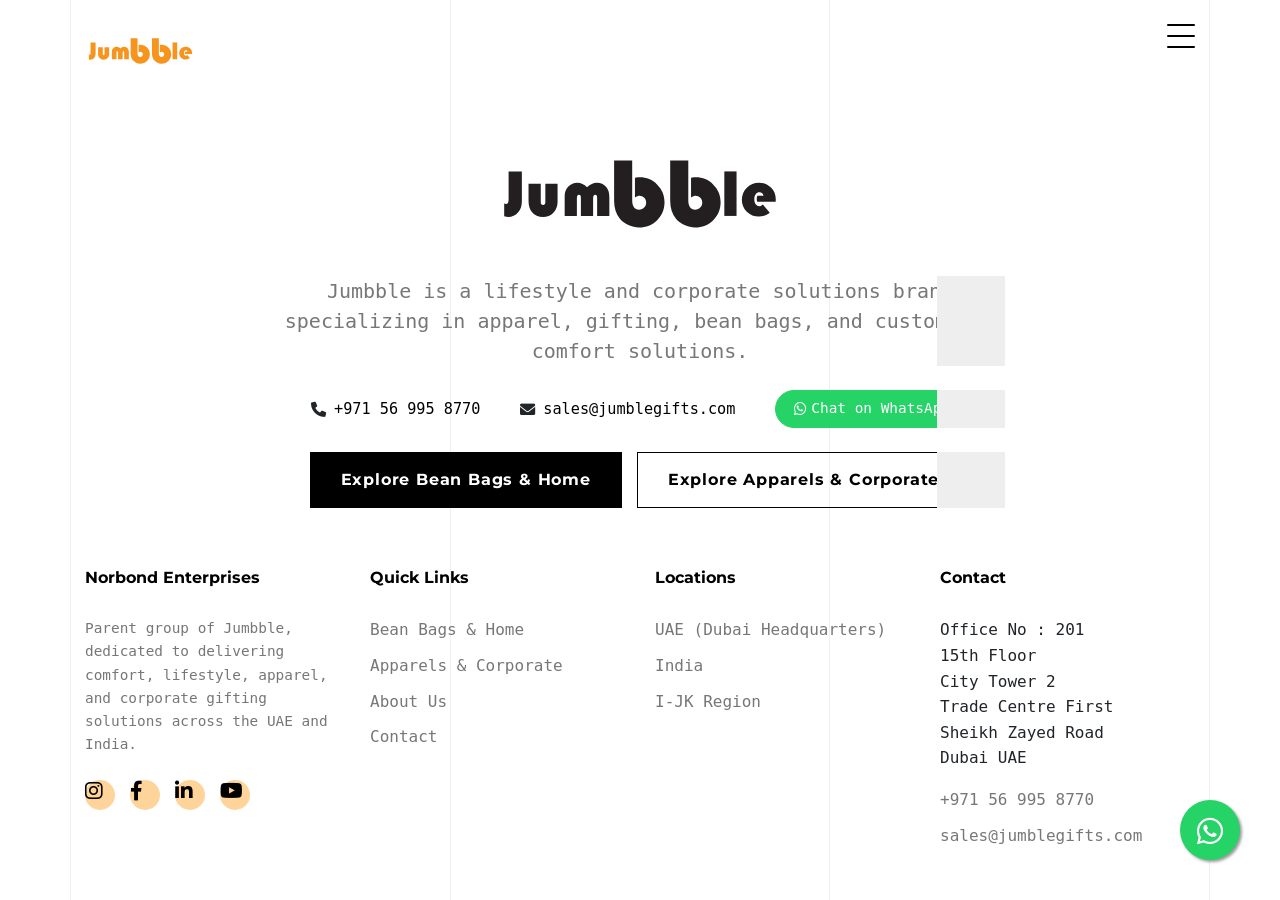
==== index.html @ 6822cc91 "Initial commit of clean project state" ====
<!doctype html>
<html lang="en">

<head>
  <meta charset="utf-8">
  <meta name="viewport" content="width=device-width, initial-scale=1, shrink-to-fit=no">
  <meta name="Jumbble" content="">
  <link rel="icon" href="https://jumbblegifts.com/images/jumbble.ico.png" type="image/png">

  <!-- SEO Optimization -->
  <title>Jumbble | Premium Bean Bags, Home Comfort & Corporate Apparel & Gifts</title>
  <meta name="description"
    content="Jumbble is a lifestyle and corporate solutions brand. Discover our premium bean bags, floor seating, and home comfort solutions along with customized corporate apparel, uniforms, and corporate gifting.">
  <meta name="keywords"
    content="Jumbble, Jumbble Bean Bags, Jumbble Gifts, corporate apparel, customized uniforms, corporate gifting, premium bean bags UAE, wholesale bean bags, floor seating, customized comfort solutions, promotional apparel, executive gifts, apparel printing Dubai">

  <!-- Schema.org Structured Data -->
  <script type="application/ld+json">
  {
    "@context": "https://schema.org",
    "@graph": [
      {
        "@type": "Organization",
        "@id": "https://jumbblegifts.com/#organization",
        "name": "Jumbble",
        "url": "https://jumbblegifts.com",
        "logo": "https://jumbblegifts.com/images/jumbble_logo_new.svg",
        "contactPoint": {
          "@type": "ContactPoint",
          "telephone": "+971-56-995-8770",
          "contactType": "sales",
          "email": "sales@jumblegifts.com",
          "areaServed": ["AE", "IN"]
        }
      },
      {
        "@type": "WebSite",
        "@id": "https://jumbblegifts.com/#website",
        "url": "https://jumbblegifts.com",
        "name": "Jumbble",
        "publisher": {
          "@id": "https://jumbblegifts.com/#organization"
        }
      },
      {
        "@type": "Product",
        "name": "Jumbble Premium Bean Bags & Home Seating",
        "image": "https://jumbblegifts.com/images/beanbag_hero.png",
        "description": "Premium lifestyle bean bags, floor seating, and lounge cushions custom-made and available for wholesale & retail.",
        "brand": {
          "@type": "Brand",
          "name": "Jumbble"
        },
        "offers": {
          "@type": "AggregateOffer",
          "priceCurrency": "AED",
          "lowPrice": "150",
          "highPrice": "1500",
          "offerCount": "10",
          "url": "https://jumbblegifts.com"
        }
      },
      {
        "@type": "Product",
        "name": "Jumbble Customized Apparel & Corporate Gifts",
        "image": "https://jumbblegifts.com/images/Collections/staffpolo.jpg",
        "description": "Bespoke corporate uniforms, promotional t-shirts, branded caps, notebooks, and executive gifts tailored to your brand.",
        "brand": {
          "@type": "Brand",
          "name": "Jumbble"
        }
      }
    ]
  }
  </script>

  <link rel="stylesheet" href="https://cdnjs.cloudflare.com/ajax/libs/font-awesome/6.0.0-beta3/css/all.min.css">
  <link rel="preconnect" href="https://fonts.googleapis.com">
  <link rel="preconnect" href="https://fonts.gstatic.com" crossorigin>
  <link href="https://fonts.googleapis.com/css2?family=Montserrat:wght@400;700&family=PT+Mono&display=swap"
    rel="stylesheet">

  <link rel="stylesheet" href="css/bootstrap.min.css">
  <link rel="stylesheet" href="css/owl.carousel.min.css">
  <link rel="stylesheet" href="css/owl.theme.default.min.css">
  <link rel="stylesheet" href="css/jquery.fancybox.min.css">
  <link rel="stylesheet" href="fonts/icomoon/style.css">
  <link rel="stylesheet" href="fonts/flaticon/font/flaticon.css">
  <link rel="stylesheet" href="css/aos.css">
  <link rel="stylesheet" href="css/style.css">
</head>

<body data-spy="scroll" data-target=".site-navbar-target" data-offset="100">

  <div class="lines-wrap">
    <div class="lines-inner">
      <div class="lines"></div>
    </div>
  </div>
  <!-- END lines -->

  <div class="site-mobile-menu site-navbar-target">
    <div class="site-mobile-menu-header">
      <div class="site-mobile-menu-close">
        <span class="icofont-close js-menu-toggle"></span>
      </div>
    </div>
    <div class="site-mobile-menu-body"></div>
  </div>

  <nav class="site-nav dark mb-5 site-navbar-target">
    <div class="container">
      <div class="site-navigation">
        <a href="index.html" class="logo m-0">
          <img src="images/jumbble&#32;logo&#32;new.svg" alt="jumbble logo new" class="img-fluid"
            style="width: 10%; height: auto;">
        </a>
        <ul class="js-clone-nav d-none d-lg-inline-none site-menu float-right site-nav-wrap">
          <li><a href="index.html#home-section" class="nav-link active">Home</a></li>
          <li><a href="beanbags.html" class="nav-link">Bean Bags & Home</a></li>
          <li><a href="apparels.html" class="nav-link">Apparels & Corporate</a></li>
          <li><a href="index.html#about-section" class="nav-link">About Us</a></li>
          <li><a href="index.html#contact-section" class="nav-link">Contact Us</a></li>
        </ul>

        <a href="index.html#"
          class="burger ml-auto float-right site-menu-toggle js-menu-toggle d-inline-block d-lg-inline-block"
          data-toggle="collapse" data-target="#main-navbar">
          <span></span>
        </a>

      </div>
    </div>
  </nav>



  <!-- Gateway Page Header Section -->
  <div class="untree_co-section pb-0" id="home-section">
    <div class="container">
      <div class="row justify-content-center text-center">
        <div class="col-md-8">
          <a href="index.html" class="logo m-0" style="display: block;">
            <img src="images/jumbble&#32;logo&#32;new&#32;grey&#32;transparent1.svg" alt="jumbble logo"
              class="img-fluid" style="width: 40%; height: auto;">
          </a>
          <h2 class="subheading gsap-reveal-hero mb-4" style="font-size: 1.25rem; font-weight: normal; color: #777;">
            Jumbble is a lifestyle and corporate solutions brand specializing in apparel, gifting, bean bags, and
            customized comfort solutions.
          </h2>

          <div class="gsap-reveal-hero mb-4 contact-info-wrap">
            <span class="contact-info-item">
              <i class="fas fa-phone mr-2"></i>
              <a href="tel:+971569958770" class="text-black">+971 56 995 8770</a>
            </span>
            <span class="contact-info-item">
              <i class="fas fa-envelope mr-2"></i>
              <a href="mailto:sales@jumblegifts.com" class="text-black">sales@jumblegifts.com</a>
            </span>
            <a href="https://api.whatsapp.com/send?phone=971569958770" target="_blank" class="btn btn-sm text-white btn-whatsapp-pill">
              <i class="fab fa-whatsapp mr-1"></i> Chat on WhatsApp
            </a>
          </div>

          <div class="gsap-reveal-hero mt-4 hero-cta-container">
            <a href="beanbags.html" class="btn btn-black btn-hero-cta">Explore Bean Bags & Home</a>
            <a href="apparels.html" class="btn btn-outline-black btn-hero-cta">Explore Apparels & Corporate</a>
          </div>
        </div>
      </div>
    </div>
  </div>


  <div class="site-footer">

    <div class="container">

      <div class="row">

        <div class="col-lg-3">
          <div class="widget">
            <h3>Norbond Enterprises</h3>
            <p style="font-size: 0.9rem; color: #777;">Parent group of Jumbble, dedicated to delivering comfort,
              lifestyle, apparel, and corporate gifting solutions across the UAE and India.</p>
            <ul class="list-unstyled social d-flex mt-4" style="gap: 15px; padding-left: 0; list-style: none;">
              <li><a href="https://instagram.com" target="_blank" class="text-black"><i class="fab fa-instagram"
                    style="font-size: 1.25rem;"></i></a></li>
              <li><a href="https://facebook.com" target="_blank" class="text-black"><i class="fab fa-facebook-f"
                    style="font-size: 1.25rem;"></i></a></li>
              <li><a href="https://linkedin.com" target="_blank" class="text-black"><i class="fab fa-linkedin-in"
                    style="font-size: 1.25rem;"></i></a></li>
              <li><a href="https://youtube.com" target="_blank" class="text-black"><i class="fab fa-youtube"
                    style="font-size: 1.25rem;"></i></a></li>
            </ul>
          </div> <!-- /.widget -->
        </div> <!-- /.col-lg-3 -->


        <div class="col-lg-3">
          <div class="widget">
            <h3>Quick Links</h3>
            <ul class="list-unstyled float-left links">
              <li><a href="beanbags.html">Bean Bags & Home</a></li>
              <li><a href="apparels.html">Apparels & Corporate</a></li>
              <li><a href="index.html#about-section">About Us</a></li>
              <li><a href="index.html#contact-section">Contact</a></li>
            </ul>
          </div> <!-- /.widget -->
        </div> <!-- /.col-lg-3 -->


        <div class="col-lg-3">
          <div class="widget">
            <h3>Locations</h3>
            <ul class="list-unstyled float-left links">
              <li><a href="#">UAE (Dubai Headquarters)</a></li>
              <li><a href="#">India</a></li>
              <li><a href="#">I-JK Region</a></li>
            </ul>
          </div> <!-- /.widget -->
        </div> <!-- /.col-lg-3 -->




        <div class="col-lg-3">
          <div class="widget">
            <h3>Contact</h3>
            <address>
              Office No : 201 <br>
              15th Floor <br>
              City Tower 2 <br>
              Trade Centre First <br>
              Sheikh Zayed Road <br>
              Dubai UAE
            </address>
            <ul class="list-unstyled links">
              <li><a href="tel://971569958770">+971 56 995 8770</a></li>
              <li><a href="mailto:sales@jumblegifts.com">sales@jumblegifts.com</a></li>
            </ul>



          </div> <!-- /.widget -->
        </div> <!-- /.col-lg-3 -->

      </div> <!-- /.row -->

    </div> <!-- /.container -->
  </div> <!-- /.site-footer -->

  <!-- WhatsApp Floating Action Button -->
  <a href="https://api.whatsapp.com/send?phone=971569958770" class="whatsapp-fab" target="_blank">
    <i class="fab fa-whatsapp"></i>
  </a>
  <div id="overlayer"></div>
  <div class="loader">
    <div class="spinner-border" role="status">
      <span class="sr-only">Loading...</span>
    </div>
  </div>

  <script src="js/jquery-3.4.1.min.js"></script>
  <script src="js/popper.min.js"></script>
  <script src="js/bootstrap.min.js"></script>
  <script src="js/owl.carousel.min.js"></script>
  <script src="js/jquery.animateNumber.min.js"></script>
  <script src="js/jquery.waypoints.min.js"></script>
  <script src="js/jquery.fancybox.min.js"></script>
  <script src="js/aos.js"></script>
  <script src="js/wave-animate.js"></script>
  <script src="js/circle-progress.js"></script>
  <script src="js/imagesloaded.pkgd.js"></script>
  <script src="js/isotope.pkgd.min.js"></script>
  <script src="js/jquery.easing.1.3.js"></script>
  <script src="js/TweenMax.min.js"></script>
  <script src="js/ScrollMagic.min.js"></script>
  <script src="js/scrollmagic.animation.gsap.min.js"></script>


  <script src="js/custom.js"></script>

</body>

</html>
---- fonts/icomoon/style.css ----
@font-face {
  font-family: 'icomoon';
  src:  url('fonts/icomoon.eot@10si43');
  src:  url('fonts/icomoon.eot@10si43') format('embedded-opentype'),
    url('fonts/icomoon.ttf@10si43') format('truetype'),
    url('fonts/icomoon.woff@10si43') format('woff'),
    url('fonts/icomoon.svg@10si43') format('svg');
  font-weight: normal;
  font-style: normal;
}

[class^="icon-"], [class*=" icon-"] {
  /* use !important to prevent issues with browser extensions that change fonts */
  font-family: 'icomoon' !important;
  speak: none;
  font-style: normal;
  font-weight: normal;
  font-variant: normal;
  text-transform: none;
  line-height: 1;

  /* Better Font Rendering =========== */
  -webkit-font-smoothing: antialiased;
  -moz-osx-font-smoothing: grayscale;
}

.icon-asterisk:before {
  content: "\f069";
}
.icon-plus:before {
  content: "\f067";
}
.icon-question:before {
  content: "\f128";
}
.icon-minus:before {
  content: "\f068";
}
.icon-glass:before {
  content: "\f000";
}
.icon-music:before {
  content: "\f001";
}
.icon-search:before {
  content: "\f002";
}
.icon-envelope-o:before {
  content: "\f003";
}
.icon-heart:before {
  content: "\f004";
}
.icon-star:before {
  content: "\f005";
}
.icon-star-o:before {
  content: "\f006";
}
.icon-user:before {
  content: "\f007";
}
.icon-film:before {
  content: "\f008";
}
.icon-th-large:before {
  content: "\f009";
}
.icon-th:before {
  content: "\f00a";
}
.icon-th-list:before {
  content: "\f00b";
}
.icon-check:before {
  content: "\f00c";
}
.icon-close:before {
  content: "\f00d";
}
.icon-remove:before {
  content: "\f00d";
}
.icon-times:before {
  content: "\f00d";
}
.icon-search-plus:before {
  content: "\f00e";
}
.icon-search-minus:before {
  content: "\f010";
}
.icon-power-off:before {
  content: "\f011";
}
.icon-signal:before {
  content: "\f012";
}
.icon-cog:before {
  content: "\f013";
}
.icon-gear:before {
  content: "\f013";
}
.icon-trash-o:before {
  content: "\f014";
}
.icon-home:before {
  content: "\f015";
}
.icon-file-o:before {
  content: "\f016";
}
.icon-clock-o:before {
  content: "\f017";
}
.icon-road:before {
  content: "\f018";
}
.icon-download:before {
  content: "\f019";
}
.icon-arrow-circle-o-down:before {
  content: "\f01a";
}
.icon-arrow-circle-o-up:before {
  content: "\f01b";
}
.icon-inbox:before {
  content: "\f01c";
}
.icon-play-circle-o:before {
  content: "\f01d";
}
.icon-repeat:before {
  content: "\f01e";
}
.icon-rotate-right:before {
  content: "\f01e";
}
.icon-refresh:before {
  content: "\f021";
}
.icon-list-alt:before {
  content: "\f022";
}
.icon-lock:before {
  content: "\f023";
}
.icon-flag:before {
  content: "\f024";
}
.icon-headphones:before {
  content: "\f025";
}
.icon-volume-off:before {
  content: "\f026";
}
.icon-volume-down:before {
  content: "\f027";
}
.icon-volume-up:before {
  content: "\f028";
}
.icon-qrcode:before {
  content: "\f029";
}
.icon-barcode:before {
  content: "\f02a";
}
.icon-tag:before {
  content: "\f02b";
}
.icon-tags:before {
  content: "\f02c";
}
.icon-book:before {
  content: "\f02d";
}
.icon-bookmark:before {
  content: "\f02e";
}
.icon-print:before {
  content: "\f02f";
}
.icon-camera:before {
  content: "\f030";
}
.icon-font:before {
  content: "\f031";
}
.icon-bold:before {
  content: "\f032";
}
.icon-italic:before {
  content: "\f033";
}
.icon-text-height:before {
  content: "\f034";
}
.icon-text-width:before {
  content: "\f035";
}
.icon-align-left:before {
  content: "\f036";
}
.icon-align-center:before {
  content: "\f037";
}
.icon-align-right:before {
  content: "\f038";
}
.icon-align-justify:before {
  content: "\f039";
}
.icon-list:before {
  content: "\f03a";
}
.icon-dedent:before {
  content: "\f03b";
}
.icon-outdent:before {
  content: "\f03b";
}
.icon-indent:before {
  content: "\f03c";
}
.icon-video-camera:before {
  content: "\f03d";
}
.icon-image:before {
  content: "\f03e";
}
.icon-photo:before {
  content: "\f03e";
}
.icon-picture-o:before {
  content: "\f03e";
}
.icon-pencil:before {
  content: "\f040";
}
.icon-map-marker:before {
  content: "\f041";
}
.icon-adjust:before {
  content: "\f042";
}
.icon-tint:before {
  content: "\f043";
}
.icon-edit:before {
  content: "\f044";
}
.icon-pencil-square-o:before {
  content: "\f044";
}
.icon-share-square-o:before {
  content: "\f045";
}
.icon-check-square-o:before {
  content: "\f046";
}
.icon-arrows:before {
  content: "\f047";
}
.icon-step-backward:before {
  content: "\f048";
}
.icon-fast-backward:before {
  content: "\f049";
}
.icon-backward:before {
  content: "\f04a";
}
.icon-play:before {
  content: "\f04b";
}
.icon-pause:before {
  content: "\f04c";
}
.icon-stop:before {
  content: "\f04d";
}
.icon-forward:before {
  content: "\f04e";
}
.icon-fast-forward:before {
  content: "\f050";
}
.icon-step-forward:before {
  content: "\f051";
}
.icon-eject:before {
  content: "\f052";
}
.icon-chevron-left:before {
  content: "\f053";
}
.icon-chevron-right:before {
  content: "\f054";
}
.icon-plus-circle:before {
  content: "\f055";
}
.icon-minus-circle:before {
  content: "\f056";
}
.icon-times-circle:before {
  content: "\f057";
}
.icon-check-circle:before {
  content: "\f058";
}
.icon-question-circle:before {
  content: "\f059";
}
.icon-info-circle:before {
  content: "\f05a";
}
.icon-crosshairs:before {
  content: "\f05b";
}
.icon-times-circle-o:before {
  content: "\f05c";
}
.icon-check-circle-o:before {
  content: "\f05d";
}
.icon-ban:before {
  content: "\f05e";
}
.icon-arrow-left:before {
  content: "\f060";
}
.icon-arrow-right:before {
  content: "\f061";
}
.icon-arrow-up:before {
  content: "\f062";
}
.icon-arrow-down:before {
  content: "\f063";
}
.icon-mail-forward:before {
  content: "\f064";
}
.icon-share:before {
  content: "\f064";
}
.icon-expand:before {
  content: "\f065";
}
.icon-compress:before {
  content: "\f066";
}
.icon-exclamation-circle:before {
  content: "\f06a";
}
.icon-gift:before {
  content: "\f06b";
}
.icon-leaf:before {
  content: "\f06c";
}
.icon-fire:before {
  content: "\f06d";
}
.icon-eye:before {
  content: "\f06e";
}
.icon-eye-slash:before {
  content: "\f070";
}
.icon-exclamation-triangle:before {
  content: "\f071";
}
.icon-warning:before {
  content: "\f071";
}
.icon-plane:before {
  content: "\f072";
}
.icon-calendar:before {
  content: "\f073";
}
.icon-random:before {
  content: "\f074";
}
.icon-comment:before {
  content: "\f075";
}
.icon-magnet:before {
  content: "\f076";
}
.icon-chevron-up:before {
  content: "\f077";
}
.icon-chevron-down:before {
  content: "\f078";
}
.icon-retweet:before {
  content: "\f079";
}
.icon-shopping-cart:before {
  content: "\f07a";
}
.icon-folder:before {
  content: "\f07b";
}
.icon-folder-open:before {
  content: "\f07c";
}
.icon-arrows-v:before {
  content: "\f07d";
}
.icon-arrows-h:before {
  content: "\f07e";
}
.icon-bar-chart:before {
  content: "\f080";
}
.icon-bar-chart-o:before {
  content: "\f080";
}
.icon-twitter-square:before {
  content: "\f081";
}
.icon-facebook-square:before {
  content: "\f082";
}
.icon-camera-retro:before {
  content: "\f083";
}
.icon-key:before {
  content: "\f084";
}
.icon-cogs:before {
  content: "\f085";
}
.icon-gears:before {
  content: "\f085";
}
.icon-comments:before {
  content: "\f086";
}
.icon-thumbs-o-up:before {
  content: "\f087";
}
.icon-thumbs-o-down:before {
  content: "\f088";
}
.icon-star-half:before {
  content: "\f089";
}
.icon-heart-o:before {
  content: "\f08a";
}
.icon-sign-out:before {
  content: "\f08b";
}
.icon-linkedin-square:before {
  content: "\f08c";
}
.icon-thumb-tack:before {
  content: "\f08d";
}
.icon-external-link:before {
  content: "\f08e";
}
.icon-sign-in:before {
  content: "\f090";
}
.icon-trophy:before {
  content: "\f091";
}
.icon-github-square:before {
  content: "\f092";
}
.icon-upload:before {
  content: "\f093";
}
.icon-lemon-o:before {
  content: "\f094";
}
.icon-phone:before {
  content: "\f095";
}
.icon-square-o:before {
  content: "\f096";
}
.icon-bookmark-o:before {
  content: "\f097";
}
.icon-phone-square:before {
  content: "\f098";
}
.icon-twitter:before {
  content: "\f099";
}
.icon-facebook:before {
  content: "\f09a";
}
.icon-facebook-f:before {
  content: "\f09a";
}
.icon-github:before {
  content: "\f09b";
}
.icon-unlock:before {
  content: "\f09c";
}
.icon-credit-card:before {
  content: "\f09d";
}
.icon-feed:before {
  content: "\f09e";
}
.icon-rss:before {
  content: "\f09e";
}
.icon-hdd-o:before {
  content: "\f0a0";
}
.icon-bullhorn:before {
  content: "\f0a1";
}
.icon-bell-o:before {
  content: "\f0a2";
}
.icon-certificate:before {
  content: "\f0a3";
}
.icon-hand-o-right:before {
  content: "\f0a4";
}
.icon-hand-o-left:before {
  content: "\f0a5";
}
.icon-hand-o-up:before {
  content: "\f0a6";
}
.icon-hand-o-down:before {
  content: "\f0a7";
}
.icon-arrow-circle-left:before {
  content: "\f0a8";
}
.icon-arrow-circle-right:before {
  content: "\f0a9";
}
.icon-arrow-circle-up:before {
  content: "\f0aa";
}
.icon-arrow-circle-down:before {
  content: "\f0ab";
}
.icon-globe:before {
  content: "\f0ac";
}
.icon-wrench:before {
  content: "\f0ad";
}
.icon-tasks:before {
  content: "\f0ae";
}
.icon-filter:before {
  content: "\f0b0";
}
.icon-briefcase:before {
  content: "\f0b1";
}
.icon-arrows-alt:before {
  content: "\f0b2";
}
.icon-group:before {
  content: "\f0c0";
}
.icon-users:before {
  content: "\f0c0";
}
.icon-chain:before {
  content: "\f0c1";
}
.icon-link:before {
  content: "\f0c1";
}
.icon-cloud:before {
  content: "\f0c2";
}
.icon-flask:before {
  content: "\f0c3";
}
.icon-cut:before {
  content: "\f0c4";
}
.icon-scissors:before {
  content: "\f0c4";
}
.icon-copy:before {
  content: "\f0c5";
}
.icon-files-o:before {
  content: "\f0c5";
}
.icon-paperclip:before {
  content: "\f0c6";
}
.icon-floppy-o:before {
  content: "\f0c7";
}
.icon-save:before {
  content: "\f0c7";
}
.icon-square:before {
  content: "\f0c8";
}
.icon-bars:before {
  content: "\f0c9";
}
.icon-navicon:before {
  content: "\f0c9";
}
.icon-reorder:before {
  content: "\f0c9";
}
.icon-list-ul:before {
  content: "\f0ca";
}
.icon-list-ol:before {
  content: "\f0cb";
}
.icon-strikethrough:before {
  content: "\f0cc";
}
.icon-underline:before {
  content: "\f0cd";
}
.icon-table:before {
  content: "\f0ce";
}
.icon-magic:before {
  content: "\f0d0";
}
.icon-truck:before {
  content: "\f0d1";
}
.icon-pinterest:before {
  content: "\f0d2";
}
.icon-pinterest-square:before {
  content: "\f0d3";
}
.icon-google-plus-square:before {
  content: "\f0d4";
}
.icon-google-plus:before {
  content: "\f0d5";
}
.icon-money:before {
  content: "\f0d6";
}
.icon-caret-down:before {
  content: "\f0d7";
}
.icon-caret-up:before {
  content: "\f0d8";
}
.icon-caret-left:before {
  content: "\f0d9";
}
.icon-caret-right:before {
  content: "\f0da";
}
.icon-columns:before {
  content: "\f0db";
}
.icon-sort:before {
  content: "\f0dc";
}
.icon-unsorted:before {
  content: "\f0dc";
}
.icon-sort-desc:before {
  content: "\f0dd";
}
.icon-sort-down:before {
  content: "\f0dd";
}
.icon-sort-asc:before {
  content: "\f0de";
}
.icon-sort-up:before {
  content: "\f0de";
}
.icon-envelope:before {
  content: "\f0e0";
}
.icon-linkedin:before {
  content: "\f0e1";
}
.icon-rotate-left:before {
  content: "\f0e2";
}
.icon-undo:before {
  content: "\f0e2";
}
.icon-gavel:before {
  content: "\f0e3";
}
.icon-legal:before {
  content: "\f0e3";
}
.icon-dashboard:before {
  content: "\f0e4";
}
.icon-tachometer:before {
  content: "\f0e4";
}
.icon-comment-o:before {
  content: "\f0e5";
}
.icon-comments-o:before {
  content: "\f0e6";
}
.icon-bolt:before {
  content: "\f0e7";
}
.icon-flash:before {
  content: "\f0e7";
}
.icon-sitemap:before {
  content: "\f0e8";
}
.icon-umbrella:before {
  content: "\f0e9";
}
.icon-clipboard:before {
  content: "\f0ea";
}
.icon-paste:before {
  content: "\f0ea";
}
.icon-lightbulb-o:before {
  content: "\f0eb";
}
.icon-exchange:before {
  content: "\f0ec";
}
.icon-cloud-download:before {
  content: "\f0ed";
}
.icon-cloud-upload:before {
  content: "\f0ee";
}
.icon-user-md:before {
  content: "\f0f0";
}
.icon-stethoscope:before {
  content: "\f0f1";
}
.icon-suitcase:before {
  content: "\f0f2";
}
.icon-bell:before {
  content: "\f0f3";
}
.icon-coffee:before {
  content: "\f0f4";
}
.icon-cutlery:before {
  content: "\f0f5";
}
.icon-file-text-o:before {
  content: "\f0f6";
}
.icon-building-o:before {
  content: "\f0f7";
}
.icon-hospital-o:before {
  content: "\f0f8";
}
.icon-ambulance:before {
  content: "\f0f9";
}
.icon-medkit:before {
  content: "\f0fa";
}
.icon-fighter-jet:before {
  content: "\f0fb";
}
.icon-beer:before {
  content: "\f0fc";
}
.icon-h-square:before {
  content: "\f0fd";
}
.icon-plus-square:before {
  content: "\f0fe";
}
.icon-angle-double-left:before {
  content: "\f100";
}
.icon-angle-double-right:before {
  content: "\f101";
}
.icon-angle-double-up:before {
  content: "\f102";
}
.icon-angle-double-down:before {
  content: "\f103";
}
.icon-angle-left:before {
  content: "\f104";
}
.icon-angle-right:before {
  content: "\f105";
}
.icon-angle-up:before {
  content: "\f106";
}
.icon-angle-down:before {
  content: "\f107";
}
.icon-desktop:before {
  content: "\f108";
}
.icon-laptop:before {
  content: "\f109";
}
.icon-tablet:before {
  content: "\f10a";
}
.icon-mobile:before {
  content: "\f10b";
}
.icon-mobile-phone:before {
  content: "\f10b";
}
.icon-circle-o:before {
  content: "\f10c";
}
.icon-quote-left:before {
  content: "\f10d";
}
.icon-quote-right:before {
  content: "\f10e";
}
.icon-spinner:before {
  content: "\f110";
}
.icon-circle:before {
  content: "\f111";
}
.icon-mail-reply:before {
  content: "\f112";
}
.icon-reply:before {
  content: "\f112";
}
.icon-github-alt:before {
  content: "\f113";
}
.icon-folder-o:before {
  content: "\f114";
}
.icon-folder-open-o:before {
  content: "\f115";
}
.icon-smile-o:before {
  content: "\f118";
}
.icon-frown-o:before {
  content: "\f119";
}
.icon-meh-o:before {
  content: "\f11a";
}
.icon-gamepad:before {
  content: "\f11b";
}
.icon-keyboard-o:before {
  content: "\f11c";
}
.icon-flag-o:before {
  content: "\f11d";
}
.icon-flag-checkered:before {
  content: "\f11e";
}
.icon-terminal:before {
  content: "\f120";
}
.icon-code:before {
  content: "\f121";
}
.icon-mail-reply-all:before {
  content: "\f122";
}
.icon-reply-all:before {
  content: "\f122";
}
.icon-star-half-empty:before {
  content: "\f123";
}
.icon-star-half-full:before {
  content: "\f123";
}
.icon-star-half-o:before {
  content: "\f123";
}
.icon-location-arrow:before {
  content: "\f124";
}
.icon-crop:before {
  content: "\f125";
}
.icon-code-fork:before {
  content: "\f126";
}
.icon-chain-broken:before {
  content: "\f127";
}
.icon-unlink:before {
  content: "\f127";
}
.icon-info:before {
  content: "\f129";
}
.icon-exclamation:before {
  content: "\f12a";
}
.icon-superscript:before {
  content: "\f12b";
}
.icon-subscript:before {
  content: "\f12c";
}
.icon-eraser:before {
  content: "\f12d";
}
.icon-puzzle-piece:before {
  content: "\f12e";
}
.icon-microphone:before {
  content: "\f130";
}
.icon-microphone-slash:before {
  content: "\f131";
}
.icon-shield:before {
  content: "\f132";
}
.icon-calendar-o:before {
  content: "\f133";
}
.icon-fire-extinguisher:before {
  content: "\f134";
}
.icon-rocket:before {
  content: "\f135";
}
.icon-maxcdn:before {
  content: "\f136";
}
.icon-chevron-circle-left:before {
  content: "\f137";
}
.icon-chevron-circle-right:before {
  content: "\f138";
}
.icon-chevron-circle-up:before {
  content: "\f139";
}
.icon-chevron-circle-down:before {
  content: "\f13a";
}
.icon-html5:before {
  content: "\f13b";
}
.icon-css3:before {
  content: "\f13c";
}
.icon-anchor:before {
  content: "\f13d";
}
.icon-unlock-alt:before {
  content: "\f13e";
}
.icon-bullseye:before {
  content: "\f140";
}
.icon-ellipsis-h:before {
  content: "\f141";
}
.icon-ellipsis-v:before {
  content: "\f142";
}
.icon-rss-square:before {
  content: "\f143";
}
.icon-play-circle:before {
  content: "\f144";
}
.icon-ticket:before {
  content: "\f145";
}
.icon-minus-square:before {
  content: "\f146";
}
.icon-minus-square-o:before {
  content: "\f147";
}
.icon-level-up:before {
  content: "\f148";
}
.icon-level-down:before {
  content: "\f149";
}
.icon-check-square:before {
  content: "\f14a";
}
.icon-pencil-square:before {
  content: "\f14b";
}
.icon-external-link-square:before {
  content: "\f14c";
}
.icon-share-square:before {
  content: "\f14d";
}
.icon-compass:before {
  content: "\f14e";
}
.icon-caret-square-o-down:before {
  content: "\f150";
}
.icon-toggle-down:before {
  content: "\f150";
}
.icon-caret-square-o-up:before {
  content: "\f151";
}
.icon-toggle-up:before {
  content: "\f151";
}
.icon-caret-square-o-right:before {
  content: "\f152";
}
.icon-toggle-right:before {
  content: "\f152";
}
.icon-eur:before {
  content: "\f153";
}
.icon-euro:before {
  content: "\f153";
}
.icon-gbp:before {
  content: "\f154";
}
.icon-dollar:before {
  content: "\f155";
}
.icon-usd:before {
  content: "\f155";
}
.icon-inr:before {
  content: "\f156";
}
.icon-rupee:before {
  content: "\f156";
}
.icon-cny:before {
  content: "\f157";
}
.icon-jpy:before {
  content: "\f157";
}
.icon-rmb:before {
  content: "\f157";
}
.icon-yen:before {
  content: "\f157";
}
.icon-rouble:before {
  content: "\f158";
}
.icon-rub:before {
  content: "\f158";
}
.icon-ruble:before {
  content: "\f158";
}
.icon-krw:before {
  content: "\f159";
}
.icon-won:before {
  content: "\f159";
}
.icon-bitcoin:before {
  content: "\f15a";
}
.icon-btc:before {
  content: "\f15a";
}
.icon-file:before {
  content: "\f15b";
}
.icon-file-text:before {
  content: "\f15c";
}
.icon-sort-alpha-asc:before {
  content: "\f15d";
}
.icon-sort-alpha-desc:before {
  content: "\f15e";
}
.icon-sort-amount-asc:before {
  content: "\f160";
}
.icon-sort-amount-desc:before {
  content: "\f161";
}
.icon-sort-numeric-asc:before {
  content: "\f162";
}
.icon-sort-numeric-desc:before {
  content: "\f163";
}
.icon-thumbs-up:before {
  content: "\f164";
}
.icon-thumbs-down:before {
  content: "\f165";
}
.icon-youtube-square:before {
  content: "\f166";
}
.icon-youtube:before {
  content: "\f167";
}
.icon-xing:before {
  content: "\f168";
}
.icon-xing-square:before {
  content: "\f169";
}
.icon-youtube-play:before {
  content: "\f16a";
}
.icon-dropbox:before {
  content: "\f16b";
}
.icon-stack-overflow:before {
  content: "\f16c";
}
.icon-instagram:before {
  content: "\f16d";
}
.icon-flickr:before {
  content: "\f16e";
}
.icon-adn:before {
  content: "\f170";
}
.icon-bitbucket:before {
  content: "\f171";
}
.icon-bitbucket-square:before {
  content: "\f172";
}
.icon-tumblr:before {
  content: "\f173";
}
.icon-tumblr-square:before {
  content: "\f174";
}
.icon-long-arrow-down:before {
  content: "\f175";
}
.icon-long-arrow-up:before {
  content: "\f176";
}
.icon-long-arrow-left:before {
  content: "\f177";
}
.icon-long-arrow-right:before {
  content: "\f178";
}
.icon-apple:before {
  content: "\f179";
}
.icon-windows:before {
  content: "\f17a";
}
.icon-android:before {
  content: "\f17b";
}
.icon-linux:before {
  content: "\f17c";
}
.icon-dribbble:before {
  content: "\f17d";
}
.icon-skype:before {
  content: "\f17e";
}
.icon-foursquare:before {
  content: "\f180";
}
.icon-trello:before {
  content: "\f181";
}
.icon-female:before {
  content: "\f182";
}
.icon-male:before {
  content: "\f183";
}
.icon-gittip:before {
  content: "\f184";
}
.icon-gratipay:before {
  content: "\f184";
}
.icon-sun-o:before {
  content: "\f185";
}
.icon-moon-o:before {
  content: "\f186";
}
.icon-archive:before {
  content: "\f187";
}
.icon-bug:before {
  content: "\f188";
}
.icon-vk:before {
  content: "\f189";
}
.icon-weibo:before {
  content: "\f18a";
}
.icon-renren:before {
  content: "\f18b";
}
.icon-pagelines:before {
  content: "\f18c";
}
.icon-stack-exchange:before {
  content: "\f18d";
}
.icon-arrow-circle-o-right:before {
  content: "\f18e";
}
.icon-arrow-circle-o-left:before {
  content: "\f190";
}
.icon-caret-square-o-left:before {
  content: "\f191";
}
.icon-toggle-left:before {
  content: "\f191";
}
.icon-dot-circle-o:before {
  content: "\f192";
}
.icon-wheelchair:before {
  content: "\f193";
}
.icon-vimeo-square:before {
  content: "\f194";
}
.icon-try:before {
  content: "\f195";
}
.icon-turkish-lira:before {
  content: "\f195";
}
.icon-plus-square-o:before {
  content: "\f196";
}
.icon-space-shuttle:before {
  content: "\f197";
}
.icon-slack:before {
  content: "\f198";
}
.icon-envelope-square:before {
  content: "\f199";
}
.icon-wordpress:before {
  content: "\f19a";
}
.icon-openid:before {
  content: "\f19b";
}
.icon-bank:before {
  content: "\f19c";
}
.icon-institution:before {
  content: "\f19c";
}
.icon-university:before {
  content: "\f19c";
}
.icon-graduation-cap:before {
  content: "\f19d";
}
.icon-mortar-board:before {
  content: "\f19d";
}
.icon-yahoo:before {
  content: "\f19e";
}
.icon-google:before {
  content: "\f1a0";
}
.icon-reddit:before {
  content: "\f1a1";
}
.icon-reddit-square:before {
  content: "\f1a2";
}
.icon-stumbleupon-circle:before {
  content: "\f1a3";
}
.icon-stumbleupon:before {
  content: "\f1a4";
}
.icon-delicious:before {
  content: "\f1a5";
}
.icon-digg:before {
  content: "\f1a6";
}
.icon-pied-piper-pp:before {
  content: "\f1a7";
}
.icon-pied-piper-alt:before {
  content: "\f1a8";
}
.icon-drupal:before {
  content: "\f1a9";
}
.icon-joomla:before {
  content: "\f1aa";
}
.icon-language:before {
  content: "\f1ab";
}
.icon-fax:before {
  content: "\f1ac";
}
.icon-building:before {
  content: "\f1ad";
}
.icon-child:before {
  content: "\f1ae";
}
.icon-paw:before {
  content: "\f1b0";
}
.icon-spoon:before {
  content: "\f1b1";
}
.icon-cube:before {
  content: "\f1b2";
}
.icon-cubes:before {
  content: "\f1b3";
}
.icon-behance:before {
  content: "\f1b4";
}
.icon-behance-square:before {
  content: "\f1b5";
}
.icon-steam:before {
  content: "\f1b6";
}
.icon-steam-square:before {
  content: "\f1b7";
}
.icon-recycle:before {
  content: "\f1b8";
}
.icon-automobile:before {
  content: "\f1b9";
}
.icon-car:before {
  content: "\f1b9";
}
.icon-cab:before {
  content: "\f1ba";
}
.icon-taxi:before {
  content: "\f1ba";
}
.icon-tree:before {
  content: "\f1bb";
}
.icon-spotify:before {
  content: "\f1bc";
}
.icon-deviantart:before {
  content: "\f1bd";
}
.icon-soundcloud:before {
  content: "\f1be";
}
.icon-database:before {
  content: "\f1c0";
}
.icon-file-pdf-o:before {
  content: "\f1c1";
}
.icon-file-word-o:before {
  content: "\f1c2";
}
.icon-file-excel-o:before {
  content: "\f1c3";
}
.icon-file-powerpoint-o:before {
  content: "\f1c4";
}
.icon-file-image-o:before {
  content: "\f1c5";
}
.icon-file-photo-o:before {
  content: "\f1c5";
}
.icon-file-picture-o:before {
  content: "\f1c5";
}
.icon-file-archive-o:before {
  content: "\f1c6";
}
.icon-file-zip-o:before {
  content: "\f1c6";
}
.icon-file-audio-o:before {
  content: "\f1c7";
}
.icon-file-sound-o:before {
  content: "\f1c7";
}
.icon-file-movie-o:before {
  content: "\f1c8";
}
.icon-file-video-o:before {
  content: "\f1c8";
}
.icon-file-code-o:before {
  content: "\f1c9";
}
.icon-vine:before {
  content: "\f1ca";
}
.icon-codepen:before {
  content: "\f1cb";
}
.icon-jsfiddle:before {
  content: "\f1cc";
}
.icon-life-bouy:before {
  content: "\f1cd";
}
.icon-life-buoy:before {
  content: "\f1cd";
}
.icon-life-ring:before {
  content: "\f1cd";
}
.icon-life-saver:before {
  content: "\f1cd";
}
.icon-support:before {
  content: "\f1cd";
}
.icon-circle-o-notch:before {
  content: "\f1ce";
}
.icon-ra:before {
  content: "\f1d0";
}
.icon-rebel:before {
  content: "\f1d0";
}
.icon-resistance:before {
  content: "\f1d0";
}
.icon-empire:before {
  content: "\f1d1";
}
.icon-ge:before {
  content: "\f1d1";
}
.icon-git-square:before {
  content: "\f1d2";
}
.icon-git:before {
  content: "\f1d3";
}
.icon-hacker-news:before {
  content: "\f1d4";
}
.icon-y-combinator-square:before {
  content: "\f1d4";
}
.icon-yc-square:before {
  content: "\f1d4";
}
.icon-tencent-weibo:before {
  content: "\f1d5";
}
.icon-qq:before {
  content: "\f1d6";
}
.icon-wechat:before {
  content: "\f1d7";
}
.icon-weixin:before {
  content: "\f1d7";
}
.icon-paper-plane:before {
  content: "\f1d8";
}
.icon-send:before {
  content: "\f1d8";
}
.icon-paper-plane-o:before {
  content: "\f1d9";
}
.icon-send-o:before {
  content: "\f1d9";
}
.icon-history:before {
  content: "\f1da";
}
.icon-circle-thin:before {
  content: "\f1db";
}
.icon-header:before {
  content: "\f1dc";
}
.icon-paragraph:before {
  content: "\f1dd";
}
.icon-sliders:before {
  content: "\f1de";
}
.icon-share-alt:before {
  content: "\f1e0";
}
.icon-share-alt-square:before {
  content: "\f1e1";
}
.icon-bomb:before {
  content: "\f1e2";
}
.icon-futbol-o:before {
  content: "\f1e3";
}
.icon-soccer-ball-o:before {
  content: "\f1e3";
}
.icon-tty:before {
  content: "\f1e4";
}
.icon-binoculars:before {
  content: "\f1e5";
}
.icon-plug:before {
  content: "\f1e6";
}
.icon-slideshare:before {
  content: "\f1e7";
}
.icon-twitch:before {
  content: "\f1e8";
}
.icon-yelp:before {
  content: "\f1e9";
}
.icon-newspaper-o:before {
  content: "\f1ea";
}
.icon-wifi:before {
  content: "\f1eb";
}
.icon-calculator:before {
  content: "\f1ec";
}
.icon-paypal:before {
  content: "\f1ed";
}
.icon-google-wallet:before {
  content: "\f1ee";
}
.icon-cc-visa:before {
  content: "\f1f0";
}
.icon-cc-mastercard:before {
  content: "\f1f1";
}
.icon-cc-discover:before {
  content: "\f1f2";
}
.icon-cc-amex:before {
  content: "\f1f3";
}
.icon-cc-paypal:before {
  content: "\f1f4";
}
.icon-cc-stripe:before {
  content: "\f1f5";
}
.icon-bell-slash:before {
  content: "\f1f6";
}
.icon-bell-slash-o:before {
  content: "\f1f7";
}
.icon-trash:before {
  content: "\f1f8";
}
.icon-copyright:before {
  content: "\f1f9";
}
.icon-at:before {
  content: "\f1fa";
}
.icon-eyedropper:before {
  content: "\f1fb";
}
.icon-paint-brush:before {
  content: "\f1fc";
}
.icon-birthday-cake:before {
  content: "\f1fd";
}
.icon-area-chart:before {
  content: "\f1fe";
}
.icon-pie-chart:before {
  content: "\f200";
}
.icon-line-chart:before {
  content: "\f201";
}
.icon-lastfm:before {
  content: "\f202";
}
.icon-lastfm-square:before {
  content: "\f203";
}
.icon-toggle-off:before {
  content: "\f204";
}
.icon-toggle-on:before {
  content: "\f205";
}
.icon-bicycle:before {
  content: "\f206";
}
.icon-bus:before {
  content: "\f207";
}
.icon-ioxhost:before {
  content: "\f208";
}
.icon-angellist:before {
  content: "\f209";
}
.icon-cc:before {
  content: "\f20a";
}
.icon-ils:before {
  content: "\f20b";
}
.icon-shekel:before {
  content: "\f20b";
}
.icon-sheqel:before {
  content: "\f20b";
}
.icon-meanpath:before {
  content: "\f20c";
}
.icon-buysellads:before {
  content: "\f20d";
}
.icon-connectdevelop:before {
  content: "\f20e";
}
.icon-dashcube:before {
  content: "\f210";
}
.icon-forumbee:before {
  content: "\f211";
}
.icon-leanpub:before {
  content: "\f212";
}
.icon-sellsy:before {
  content: "\f213";
}
.icon-shirtsinbulk:before {
  content: "\f214";
}
.icon-simplybuilt:before {
  content: "\f215";
}
.icon-skyatlas:before {
  content: "\f216";
}
.icon-cart-plus:before {
  content: "\f217";
}
.icon-cart-arrow-down:before {
  content: "\f218";
}
.icon-diamond:before {
  content: "\f219";
}
.icon-ship:before {
  content: "\f21a";
}
.icon-user-secret:before {
  content: "\f21b";
}
.icon-motorcycle:before {
  content: "\f21c";
}
.icon-street-view:before {
  content: "\f21d";
}
.icon-heartbeat:before {
  content: "\f21e";
}
.icon-venus:before {
  content: "\f221";
}
.icon-mars:before {
  content: "\f222";
}
.icon-mercury:before {
  content: "\f223";
}
.icon-intersex:before {
  content: "\f224";
}
.icon-transgender:before {
  content: "\f224";
}
.icon-transgender-alt:before {
  content: "\f225";
}
.icon-venus-double:before {
  content: "\f226";
}
.icon-mars-double:before {
  content: "\f227";
}
.icon-venus-mars:before {
  content: "\f228";
}
.icon-mars-stroke:before {
  content: "\f229";
}
.icon-mars-stroke-v:before {
  content: "\f22a";
}
.icon-mars-stroke-h:before {
  content: "\f22b";
}
.icon-neuter:before {
  content: "\f22c";
}
.icon-genderless:before {
  content: "\f22d";
}
.icon-facebook-official:before {
  content: "\f230";
}
.icon-pinterest-p:before {
  content: "\f231";
}
.icon-whatsapp:before {
  content: "\f232";
}
.icon-server:before {
  content: "\f233";
}
.icon-user-plus:before {
  content: "\f234";
}
.icon-user-times:before {
  content: "\f235";
}
.icon-bed:before {
  content: "\f236";
}
.icon-hotel:before {
  content: "\f236";
}
.icon-viacoin:before {
  content: "\f237";
}
.icon-train:before {
  content: "\f238";
}
.icon-subway:before {
  content: "\f239";
}
.icon-medium:before {
  content: "\f23a";
}
.icon-y-combinator:before {
  content: "\f23b";
}
.icon-yc:before {
  content: "\f23b";
}
.icon-optin-monster:before {
  content: "\f23c";
}
.icon-opencart:before {
  content: "\f23d";
}
.icon-expeditedssl:before {
  content: "\f23e";
}
.icon-battery:before {
  content: "\f240";
}
.icon-battery-4:before {
  content: "\f240";
}
.icon-battery-full:before {
  content: "\f240";
}
.icon-battery-3:before {
  content: "\f241";
}
.icon-battery-three-quarters:before {
  content: "\f241";
}
.icon-battery-2:before {
  content: "\f242";
}
.icon-battery-half:before {
  content: "\f242";
}
.icon-battery-1:before {
  content: "\f243";
}
.icon-battery-quarter:before {
  content: "\f243";
}
.icon-battery-0:before {
  content: "\f244";
}
.icon-battery-empty:before {
  content: "\f244";
}
.icon-mouse-pointer:before {
  content: "\f245";
}
.icon-i-cursor:before {
  content: "\f246";
}
.icon-object-group:before {
  content: "\f247";
}
.icon-object-ungroup:before {
  content: "\f248";
}
.icon-sticky-note:before {
  content: "\f249";
}
.icon-sticky-note-o:before {
  content: "\f24a";
}
.icon-cc-jcb:before {
  content: "\f24b";
}
.icon-cc-diners-club:before {
  content: "\f24c";
}
.icon-clone:before {
  content: "\f24d";
}
.icon-balance-scale:before {
  content: "\f24e";
}
.icon-hourglass-o:before {
  content: "\f250";
}
.icon-hourglass-1:before {
  content: "\f251";
}
.icon-hourglass-start:before {
  content: "\f251";
}
.icon-hourglass-2:before {
  content: "\f252";
}
.icon-hourglass-half:before {
  content: "\f252";
}
.icon-hourglass-3:before {
  content: "\f253";
}
.icon-hourglass-end:before {
  content: "\f253";
}
.icon-hourglass:before {
  content: "\f254";
}
.icon-hand-grab-o:before {
  content: "\f255";
}
.icon-hand-rock-o:before {
  content: "\f255";
}
.icon-hand-paper-o:before {
  content: "\f256";
}
.icon-hand-stop-o:before {
  content: "\f256";
}
.icon-hand-scissors-o:before {
  content: "\f257";
}
.icon-hand-lizard-o:before {
  content: "\f258";
}
.icon-hand-spock-o:before {
  content: "\f259";
}
.icon-hand-pointer-o:before {
  content: "\f25a";
}
.icon-hand-peace-o:before {
  content: "\f25b";
}
.icon-trademark:before {
  content: "\f25c";
}
.icon-registered:before {
  content: "\f25d";
}
.icon-creative-commons:before {
  content: "\f25e";
}
.icon-gg:before {
  content: "\f260";
}
.icon-gg-circle:before {
  content: "\f261";
}
.icon-tripadvisor:before {
  content: "\f262";
}
.icon-odnoklassniki:before {
  content: "\f263";
}
.icon-odnoklassniki-square:before {
  content: "\f264";
}
.icon-get-pocket:before {
  content: "\f265";
}
.icon-wikipedia-w:before {
  content: "\f266";
}
.icon-safari:before {
  content: "\f267";
}
.icon-chrome:before {
  content: "\f268";
}
.icon-firefox:before {
  content: "\f269";
}
.icon-opera:before {
  content: "\f26a";
}
.icon-internet-explorer:before {
  content: "\f26b";
}
.icon-television:before {
  content: "\f26c";
}
.icon-tv:before {
  content: "\f26c";
}
.icon-contao:before {
  content: "\f26d";
}
.icon-500px:before {
  content: "\f26e";
}
.icon-amazon:before {
  content: "\f270";
}
.icon-calendar-plus-o:before {
  content: "\f271";
}
.icon-calendar-minus-o:before {
  content: "\f272";
}
.icon-calendar-times-o:before {
  content: "\f273";
}
.icon-calendar-check-o:before {
  content: "\f274";
}
.icon-industry:before {
  content: "\f275";
}
.icon-map-pin:before {
  content: "\f276";
}
.icon-map-signs:before {
  content: "\f277";
}
.icon-map-o:before {
  content: "\f278";
}
.icon-map:before {
  content: "\f279";
}
.icon-commenting:before {
  content: "\f27a";
}
.icon-commenting-o:before {
  content: "\f27b";
}
.icon-houzz:before {
  content: "\f27c";
}
.icon-vimeo:before {
  content: "\f27d";
}
.icon-black-tie:before {
  content: "\f27e";
}
.icon-fonticons:before {
  content: "\f280";
}
.icon-reddit-alien:before {
  content: "\f281";
}
.icon-edge:before {
  content: "\f282";
}
.icon-credit-card-alt:before {
  content: "\f283";
}
.icon-codiepie:before {
  content: "\f284";
}
.icon-modx:before {
  content: "\f285";
}
.icon-fort-awesome:before {
  content: "\f286";
}
.icon-usb:before {
  content: "\f287";
}
.icon-product-hunt:before {
  content: "\f288";
}
.icon-mixcloud:before {
  content: "\f289";
}
.icon-scribd:before {
  content: "\f28a";
}
.icon-pause-circle:before {
  content: "\f28b";
}
.icon-pause-circle-o:before {
  content: "\f28c";
}
.icon-stop-circle:before {
  content: "\f28d";
}
.icon-stop-circle-o:before {
  content: "\f28e";
}
.icon-shopping-bag:before {
  content: "\f290";
}
.icon-shopping-basket:before {
  content: "\f291";
}
.icon-hashtag:before {
  content: "\f292";
}
.icon-bluetooth:before {
  content: "\f293";
}
.icon-bluetooth-b:before {
  content: "\f294";
}
.icon-percent:before {
  content: "\f295";
}
.icon-gitlab:before {
  content: "\f296";
}
.icon-wpbeginner:before {
  content: "\f297";
}
.icon-wpforms:before {
  content: "\f298";
}
.icon-envira:before {
  content: "\f299";
}
.icon-universal-access:before {
  content: "\f29a";
}
.icon-wheelchair-alt:before {
  content: "\f29b";
}
.icon-question-circle-o:before {
  content: "\f29c";
}
.icon-blind:before {
  content: "\f29d";
}
.icon-audio-description:before {
  content: "\f29e";
}
.icon-volume-control-phone:before {
  content: "\f2a0";
}
.icon-braille:before {
  content: "\f2a1";
}
.icon-assistive-listening-systems:before {
  content: "\f2a2";
}
.icon-american-sign-language-interpreting:before {
  content: "\f2a3";
}
.icon-asl-interpreting:before {
  content: "\f2a3";
}
.icon-deaf:before {
  content: "\f2a4";
}
.icon-deafness:before {
  content: "\f2a4";
}
.icon-hard-of-hearing:before {
  content: "\f2a4";
}
.icon-glide:before {
  content: "\f2a5";
}
.icon-glide-g:before {
  content: "\f2a6";
}
.icon-sign-language:before {
  content: "\f2a7";
}
.icon-signing:before {
  content: "\f2a7";
}
.icon-low-vision:before {
  content: "\f2a8";
}
.icon-viadeo:before {
  content: "\f2a9";
}
.icon-viadeo-square:before {
  content: "\f2aa";
}
.icon-snapchat:before {
  content: "\f2ab";
}
.icon-snapchat-ghost:before {
  content: "\f2ac";
}
.icon-snapchat-square:before {
  content: "\f2ad";
}
.icon-pied-piper:before {
  content: "\f2ae";
}
.icon-first-order:before {
  content: "\f2b0";
}
.icon-yoast:before {
  content: "\f2b1";
}
.icon-themeisle:before {
  content: "\f2b2";
}
.icon-google-plus-circle:before {
  content: "\f2b3";
}
.icon-google-plus-official:before {
  content: "\f2b3";
}
.icon-fa:before {
  content: "\f2b4";
}
.icon-font-awesome:before {
  content: "\f2b4";
}
.icon-handshake-o:before {
  content: "\f2b5";
}
.icon-envelope-open:before {
  content: "\f2b6";
}
.icon-envelope-open-o:before {
  content: "\f2b7";
}
.icon-linode:before {
  content: "\f2b8";
}
.icon-address-book:before {
  content: "\f2b9";
}
.icon-address-book-o:before {
  content: "\f2ba";
}
.icon-address-card:before {
  content: "\f2bb";
}
.icon-vcard:before {
  content: "\f2bb";
}
.icon-address-card-o:before {
  content: "\f2bc";
}
.icon-vcard-o:before {
  content: "\f2bc";
}
.icon-user-circle:before {
  content: "\f2bd";
}
.icon-user-circle-o:before {
  content: "\f2be";
}
.icon-user-o:before {
  content: "\f2c0";
}
.icon-id-badge:before {
  content: "\f2c1";
}
.icon-drivers-license:before {
  content: "\f2c2";
}
.icon-id-card:before {
  content: "\f2c2";
}
.icon-drivers-license-o:before {
  content: "\f2c3";
}
.icon-id-card-o:before {
  content: "\f2c3";
}
.icon-quora:before {
  content: "\f2c4";
}
.icon-free-code-camp:before {
  content: "\f2c5";
}
.icon-telegram:before {
  content: "\f2c6";
}
.icon-thermometer:before {
  content: "\f2c7";
}
.icon-thermometer-4:before {
  content: "\f2c7";
}
.icon-thermometer-full:before {
  content: "\f2c7";
}
.icon-thermometer-3:before {
  content: "\f2c8";
}
.icon-thermometer-three-quarters:before {
  content: "\f2c8";
}
.icon-thermometer-2:before {
  content: "\f2c9";
}
.icon-thermometer-half:before {
  content: "\f2c9";
}
.icon-thermometer-1:before {
  content: "\f2ca";
}
.icon-thermometer-quarter:before {
  content: "\f2ca";
}
.icon-thermometer-0:before {
  content: "\f2cb";
}
.icon-thermometer-empty:before {
  content: "\f2cb";
}
.icon-shower:before {
  content: "\f2cc";
}
.icon-bath:before {
  content: "\f2cd";
}
.icon-bathtub:before {
  content: "\f2cd";
}
.icon-s15:before {
  content: "\f2cd";
}
.icon-podcast:before {
  content: "\f2ce";
}
.icon-window-maximize:before {
  content: "\f2d0";
}
.icon-window-minimize:before {
  content: "\f2d1";
}
.icon-window-restore:before {
  content: "\f2d2";
}
.icon-times-rectangle:before {
  content: "\f2d3";
}
.icon-window-close:before {
  content: "\f2d3";
}
.icon-times-rectangle-o:before {
  content: "\f2d4";
}
.icon-window-close-o:before {
  content: "\f2d4";
}
.icon-bandcamp:before {
  content: "\f2d5";
}
.icon-grav:before {
  content: "\f2d6";
}
.icon-etsy:before {
  content: "\f2d7";
}
.icon-imdb:before {
  content: "\f2d8";
}
.icon-ravelry:before {
  content: "\f2d9";
}
.icon-eercast:before {
  content: "\f2da";
}
.icon-microchip:before {
  content: "\f2db";
}
.icon-snowflake-o:before {
  content: "\f2dc";
}
.icon-superpowers:before {
  content: "\f2dd";
}
.icon-wpexplorer:before {
  content: "\f2de";
}
.icon-meetup:before {
  content: "\f2e0";
}
.icon-3d_rotation:before {
  content: "\e84d";
}
.icon-ac_unit:before {
  content: "\eb3b";
}
.icon-alarm:before {
  content: "\e855";
}
.icon-access_alarms:before {
  content: "\e191";
}
.icon-schedule:before {
  content: "\e8b5";
}
.icon-accessibility:before {
  content: "\e84e";
}
.icon-accessible:before {
  content: "\e914";
}
.icon-account_balance:before {
  content: "\e84f";
}
.icon-account_balance_wallet:before {
  content: "\e850";
}
.icon-account_box:before {
  content: "\e851";
}
.icon-account_circle:before {
  content: "\e853";
}
.icon-adb:before {
  content: "\e60e";
}
.icon-add:before {
  content: "\e145";
}
.icon-add_a_photo:before {
  content: "\e439";
}
.icon-alarm_add:before {
  content: "\e856";
}
.icon-add_alert:before {
  content: "\e003";
}
.icon-add_box:before {
  content: "\e146";
}
.icon-add_circle:before {
  content: "\e147";
}
.icon-control_point:before {
  content: "\e3ba";
}
.icon-add_location:before {
  content: "\e567";
}
.icon-add_shopping_cart:before {
  content: "\e854";
}
.icon-queue:before {
  content: "\e03c";
}
.icon-add_to_queue:before {
  content: "\e05c";
}
.icon-adjust2:before {
  content: "\e39e";
}
.icon-airline_seat_flat:before {
  content: "\e630";
}
.icon-airline_seat_flat_angled:before {
  content: "\e631";
}
.icon-airline_seat_individual_suite:before {
  content: "\e632";
}
.icon-airline_seat_legroom_extra:before {
  content: "\e633";
}
.icon-airline_seat_legroom_normal:before {
  content: "\e634";
}
.icon-airline_seat_legroom_reduced:before {
  content: "\e635";
}
.icon-airline_seat_recline_extra:before {
  content: "\e636";
}
.icon-airline_seat_recline_normal:before {
  content: "\e637";
}
.icon-flight:before {
  content: "\e539";
}
.icon-airplanemode_inactive:before {
  content: "\e194";
}
.icon-airplay:before {
  content: "\e055";
}
.icon-airport_shuttle:before {
  content: "\eb3c";
}
.icon-alarm_off:before {
  content: "\e857";
}
.icon-alarm_on:before {
  content: "\e858";
}
.icon-album:before {
  content: "\e019";
}
.icon-all_inclusive:before {
  content: "\eb3d";
}
.icon-all_out:before {
  content: "\e90b";
}
.icon-android2:before {
  content: "\e859";
}
.icon-announcement:before {
  content: "\e85a";
}
.icon-apps:before {
  content: "\e5c3";
}
.icon-archive2:before {
  content: "\e149";
}
.icon-arrow_back:before {
  content: "\e5c4";
}
.icon-arrow_downward:before {
  content: "\e5db";
}
.icon-arrow_drop_down:before {
  content: "\e5c5";
}
.icon-arrow_drop_down_circle:before {
  content: "\e5c6";
}
.icon-arrow_drop_up:before {
  content: "\e5c7";
}
.icon-arrow_forward:before {
  content: "\e5c8";
}
.icon-arrow_upward:before {
  content: "\e5d8";
}
.icon-art_track:before {
  content: "\e060";
}
.icon-aspect_ratio:before {
  content: "\e85b";
}
.icon-poll:before {
  content: "\e801";
}
.icon-assignment:before {
  content: "\e85d";
}
.icon-assignment_ind:before {
  content: "\e85e";
}
.icon-assignment_late:before {
  content: "\e85f";
}
.icon-assignment_return:before {
  content: "\e860";
}
.icon-assignment_returned:before {
  content: "\e861";
}
.icon-assignment_turned_in:before {
  content: "\e862";
}
.icon-assistant:before {
  content: "\e39f";
}
.icon-flag2:before {
  content: "\e153";
}
.icon-attach_file:before {
  content: "\e226";
}
.icon-attach_money:before {
  content: "\e227";
}
.icon-attachment:before {
  content: "\e2bc";
}
.icon-audiotrack:before {
  content: "\e3a1";
}
.icon-autorenew:before {
  content: "\e863";
}
.icon-av_timer:before {
  content: "\e01b";
}
.icon-backspace:before {
  content: "\e14a";
}
.icon-cloud_upload:before {
  content: "\e2c3";
}
.icon-battery_alert:before {
  content: "\e19c";
}
.icon-battery_charging_full:before {
  content: "\e1a3";
}
.icon-battery_std:before {
  content: "\e1a5";
}
.icon-battery_unknown:before {
  content: "\e1a6";
}
.icon-beach_access:before {
  content: "\eb3e";
}
.icon-beenhere:before {
  content: "\e52d";
}
.icon-block:before {
  content: "\e14b";
}
.icon-bluetooth2:before {
  content: "\e1a7";
}
.icon-bluetooth_searching:before {
  content: "\e1aa";
}
.icon-bluetooth_connected:before {
  content: "\e1a8";
}
.icon-bluetooth_disabled:before {
  content: "\e1a9";
}
.icon-blur_circular:before {
  content: "\e3a2";
}
.icon-blur_linear:before {
  content: "\e3a3";
}
.icon-blur_off:before {
  content: "\e3a4";
}
.icon-blur_on:before {
  content: "\e3a5";
}
.icon-class:before {
  content: "\e86e";
}
.icon-turned_in:before {
  content: "\e8e6";
}
.icon-turned_in_not:before {
  content: "\e8e7";
}
.icon-border_all:before {
  content: "\e228";
}
.icon-border_bottom:before {
  content: "\e229";
}
.icon-border_clear:before {
  content: "\e22a";
}
.icon-border_color:before {
  content: "\e22b";
}
.icon-border_horizontal:before {
  content: "\e22c";
}
.icon-border_inner:before {
  content: "\e22d";
}
.icon-border_left:before {
  content: "\e22e";
}
.icon-border_outer:before {
  content: "\e22f";
}
.icon-border_right:before {
  content: "\e230";
}
.icon-border_style:before {
  content: "\e231";
}
.icon-border_top:before {
  content: "\e232";
}
.icon-border_vertical:before {
  content: "\e233";
}
.icon-branding_watermark:before {
  content: "\e06b";
}
.icon-brightness_1:before {
  content: "\e3a6";
}
.icon-brightness_2:before {
  content: "\e3a7";
}
.icon-brightness_3:before {
  content: "\e3a8";
}
.icon-brightness_4:before {
  content: "\e3a9";
}
.icon-brightness_low:before {
  content: "\e1ad";
}
.icon-brightness_medium:before {
  content: "\e1ae";
}
.icon-brightness_high:before {
  content: "\e1ac";
}
.icon-brightness_auto:before {
  content: "\e1ab";
}
.icon-broken_image:before {
  content: "\e3ad";
}
.icon-brush:before {
  content: "\e3ae";
}
.icon-bubble_chart:before {
  content: "\e6dd";
}
.icon-bug_report:before {
  content: "\e868";
}
.icon-build:before {
  content: "\e869";
}
.icon-burst_mode:before {
  content: "\e43c";
}
.icon-domain:before {
  content: "\e7ee";
}
.icon-business_center:before {
  content: "\eb3f";
}
.icon-cached:before {
  content: "\e86a";
}
.icon-cake:before {
  content: "\e7e9";
}
.icon-phone2:before {
  content: "\e0cd";
}
.icon-call_end:before {
  content: "\e0b1";
}
.icon-call_made:before {
  content: "\e0b2";
}
.icon-merge_type:before {
  content: "\e252";
}
.icon-call_missed:before {
  content: "\e0b4";
}
.icon-call_missed_outgoing:before {
  content: "\e0e4";
}
.icon-call_received:before {
  content: "\e0b5";
}
.icon-call_split:before {
  content: "\e0b6";
}
.icon-call_to_action:before {
  content: "\e06c";
}
.icon-camera2:before {
  content: "\e3af";
}
.icon-photo_camera:before {
  content: "\e412";
}
.icon-camera_enhance:before {
  content: "\e8fc";
}
.icon-camera_front:before {
  content: "\e3b1";
}
.icon-camera_rear:before {
  content: "\e3b2";
}
.icon-camera_roll:before {
  content: "\e3b3";
}
.icon-cancel:before {
  content: "\e5c9";
}
.icon-redeem:before {
  content: "\e8b1";
}
.icon-card_membership:before {
  content: "\e8f7";
}
.icon-card_travel:before {
  content: "\e8f8";
}
.icon-casino:before {
  content: "\eb40";
}
.icon-cast:before {
  content: "\e307";
}
.icon-cast_connected:before {
  content: "\e308";
}
.icon-center_focus_strong:before {
  content: "\e3b4";
}
.icon-center_focus_weak:before {
  content: "\e3b5";
}
.icon-change_history:before {
  content: "\e86b";
}
.icon-chat:before {
  content: "\e0b7";
}
.icon-chat_bubble:before {
  content: "\e0ca";
}
.icon-chat_bubble_outline:before {
  content: "\e0cb";
}
.icon-check2:before {
  content: "\e5ca";
}
.icon-check_box:before {
  content: "\e834";
}
.icon-check_box_outline_blank:before {
  content: "\e835";
}
.icon-check_circle:before {
  content: "\e86c";
}
.icon-navigate_before:before {
  content: "\e408";
}
.icon-navigate_next:before {
  content: "\e409";
}
.icon-child_care:before {
  content: "\eb41";
}
.icon-child_friendly:before {
  content: "\eb42";
}
.icon-chrome_reader_mode:before {
  content: "\e86d";
}
.icon-close2:before {
  content: "\e5cd";
}
.icon-clear_all:before {
  content: "\e0b8";
}
.icon-closed_caption:before {
  content: "\e01c";
}
.icon-wb_cloudy:before {
  content: "\e42d";
}
.icon-cloud_circle:before {
  content: "\e2be";
}
.icon-cloud_done:before {
  content: "\e2bf";
}
.icon-cloud_download:before {
  content: "\e2c0";
}
.icon-cloud_off:before {
  content: "\e2c1";
}
.icon-cloud_queue:before {
  content: "\e2c2";
}
.icon-code2:before {
  content: "\e86f";
}
.icon-photo_library:before {
  content: "\e413";
}
.icon-collections_bookmark:before {
  content: "\e431";
}
.icon-palette:before {
  content: "\e40a";
}
.icon-colorize:before {
  content: "\e3b8";
}
.icon-comment2:before {
  content: "\e0b9";
}
.icon-compare:before {
  content: "\e3b9";
}
.icon-compare_arrows:before {
  content: "\e915";
}
.icon-laptop2:before {
  content: "\e31e";
}
.icon-confirmation_number:before {
  content: "\e638";
}
.icon-contact_mail:before {
  content: "\e0d0";
}
.icon-contact_phone:before {
  content: "\e0cf";
}
.icon-contacts:before {
  content: "\e0ba";
}
.icon-content_copy:before {
  content: "\e14d";
}
.icon-content_cut:before {
  content: "\e14e";
}
.icon-content_paste:before {
  content: "\e14f";
}
.icon-control_point_duplicate:before {
  content: "\e3bb";
}
.icon-copyright2:before {
  content: "\e90c";
}
.icon-mode_edit:before {
  content: "\e254";
}
.icon-create_new_folder:before {
  content: "\e2cc";
}
.icon-payment:before {
  content: "\e8a1";
}
.icon-crop2:before {
  content: "\e3be";
}
.icon-crop_16_9:before {
  content: "\e3bc";
}
.icon-crop_3_2:before {
  content: "\e3bd";
}
.icon-crop_landscape:before {
  content: "\e3c3";
}
.icon-crop_7_5:before {
  content: "\e3c0";
}
.icon-crop_din:before {
  content: "\e3c1";
}
.icon-crop_free:before {
  content: "\e3c2";
}
.icon-crop_original:before {
  content: "\e3c4";
}
.icon-crop_portrait:before {
  content: "\e3c5";
}
.icon-crop_rotate:before {
  content: "\e437";
}
.icon-crop_square:before {
  content: "\e3c6";
}
.icon-dashboard2:before {
  content: "\e871";
}
.icon-data_usage:before {
  content: "\e1af";
}
.icon-date_range:before {
  content: "\e916";
}
.icon-dehaze:before {
  content: "\e3c7";
}
.icon-delete:before {
  content: "\e872";
}
.icon-delete_forever:before {
  content: "\e92b";
}
.icon-delete_sweep:before {
  content: "\e16c";
}
.icon-description:before {
  content: "\e873";
}
.icon-desktop_mac:before {
  content: "\e30b";
}
.icon-desktop_windows:before {
  content: "\e30c";
}
.icon-details:before {
  content: "\e3c8";
}
.icon-developer_board:before {
  content: "\e30d";
}
.icon-developer_mode:before {
  content: "\e1b0";
}
.icon-device_hub:before {
  content: "\e335";
}
.icon-phonelink:before {
  content: "\e326";
}
.icon-devices_other:before {
  content: "\e337";
}
.icon-dialer_sip:before {
  content: "\e0bb";
}
.icon-dialpad:before {
  content: "\e0bc";
}
.icon-directions:before {
  content: "\e52e";
}
.icon-directions_bike:before {
  content: "\e52f";
}
.icon-directions_boat:before {
  content: "\e532";
}
.icon-directions_bus:before {
  content: "\e530";
}
.icon-directions_car:before {
  content: "\e531";
}
.icon-directions_railway:before {
  content: "\e534";
}
.icon-directions_run:before {
  content: "\e566";
}
.icon-directions_transit:before {
  content: "\e535";
}
.icon-directions_walk:before {
  content: "\e536";
}
.icon-disc_full:before {
  content: "\e610";
}
.icon-dns:before {
  content: "\e875";
}
.icon-not_interested:before {
  content: "\e033";
}
.icon-do_not_disturb_alt:before {
  content: "\e611";
}
.icon-do_not_disturb_off:before {
  content: "\e643";
}
.icon-remove_circle:before {
  content: "\e15c";
}
.icon-dock:before {
  content: "\e30e";
}
.icon-done:before {
  content: "\e876";
}
.icon-done_all:before {
  content: "\e877";
}
.icon-donut_large:before {
  content: "\e917";
}
.icon-donut_small:before {
  content: "\e918";
}
.icon-drafts:before {
  content: "\e151";
}
.icon-drag_handle:before {
  content: "\e25d";
}
.icon-time_to_leave:before {
  content: "\e62c";
}
.icon-dvr:before {
  content: "\e1b2";
}
.icon-edit_location:before {
  content: "\e568";
}
.icon-eject2:before {
  content: "\e8fb";
}
.icon-markunread:before {
  content: "\e159";
}
.icon-enhanced_encryption:before {
  content: "\e63f";
}
.icon-equalizer:before {
  content: "\e01d";
}
.icon-error:before {
  content: "\e000";
}
.icon-error_outline:before {
  content: "\e001";
}
.icon-euro_symbol:before {
  content: "\e926";
}
.icon-ev_station:before {
  content: "\e56d";
}
.icon-insert_invitation:before {
  content: "\e24f";
}
.icon-event_available:before {
  content: "\e614";
}
.icon-event_busy:before {
  content: "\e615";
}
.icon-event_note:before {
  content: "\e616";
}
.icon-event_seat:before {
  content: "\e903";
}
.icon-exit_to_app:before {
  content: "\e879";
}
.icon-expand_less:before {
  content: "\e5ce";
}
.icon-expand_more:before {
  content: "\e5cf";
}
.icon-explicit:before {
  content: "\e01e";
}
.icon-explore:before {
  content: "\e87a";
}
.icon-exposure:before {
  content: "\e3ca";
}
.icon-exposure_neg_1:before {
  content: "\e3cb";
}
.icon-exposure_neg_2:before {
  content: "\e3cc";
}
.icon-exposure_plus_1:before {
  content: "\e3cd";
}
.icon-exposure_plus_2:before {
  content: "\e3ce";
}
.icon-exposure_zero:before {
  content: "\e3cf";
}
.icon-extension:before {
  content: "\e87b";
}
.icon-face:before {
  content: "\e87c";
}
.icon-fast_forward:before {
  content: "\e01f";
}
.icon-fast_rewind:before {
  content: "\e020";
}
.icon-favorite:before {
  content: "\e87d";
}
.icon-favorite_border:before {
  content: "\e87e";
}
.icon-featured_play_list:before {
  content: "\e06d";
}
.icon-featured_video:before {
  content: "\e06e";
}
.icon-sms_failed:before {
  content: "\e626";
}
.icon-fiber_dvr:before {
  content: "\e05d";
}
.icon-fiber_manual_record:before {
  content: "\e061";
}
.icon-fiber_new:before {
  content: "\e05e";
}
.icon-fiber_pin:before {
  content: "\e06a";
}
.icon-fiber_smart_record:before {
  content: "\e062";
}
.icon-get_app:before {
  content: "\e884";
}
.icon-file_upload:before {
  content: "\e2c6";
}
.icon-filter2:before {
  content: "\e3d3";
}
.icon-filter_1:before {
  content: "\e3d0";
}
.icon-filter_2:before {
  content: "\e3d1";
}
.icon-filter_3:before {
  content: "\e3d2";
}
.icon-filter_4:before {
  content: "\e3d4";
}
.icon-filter_5:before {
  content: "\e3d5";
}
.icon-filter_6:before {
  content: "\e3d6";
}
.icon-filter_7:before {
  content: "\e3d7";
}
.icon-filter_8:before {
  content: "\e3d8";
}
.icon-filter_9:before {
  content: "\e3d9";
}
.icon-filter_9_plus:before {
  content: "\e3da";
}
.icon-filter_b_and_w:before {
  content: "\e3db";
}
.icon-filter_center_focus:before {
  content: "\e3dc";
}
.icon-filter_drama:before {
  content: "\e3dd";
}
.icon-filter_frames:before {
  content: "\e3de";
}
.icon-terrain:before {
  content: "\e564";
}
.icon-filter_list:before {
  content: "\e152";
}
.icon-filter_none:before {
  content: "\e3e0";
}
.icon-filter_tilt_shift:before {
  content: "\e3e2";
}
.icon-filter_vintage:before {
  content: "\e3e3";
}
.icon-find_in_page:before {
  content: "\e880";
}
.icon-find_replace:before {
  content: "\e881";
}
.icon-fingerprint:before {
  content: "\e90d";
}
.icon-first_page:before {
  content: "\e5dc";
}
.icon-fitness_center:before {
  content: "\eb43";
}
.icon-flare:before {
  content: "\e3e4";
}
.icon-flash_auto:before {
  content: "\e3e5";
}
.icon-flash_off:before {
  content: "\e3e6";
}
.icon-flash_on:before {
  content: "\e3e7";
}
.icon-flight_land:before {
  content: "\e904";
}
.icon-flight_takeoff:before {
  content: "\e905";
}
.icon-flip:before {
  content: "\e3e8";
}
.icon-flip_to_back:before {
  content: "\e882";
}
.icon-flip_to_front:before {
  content: "\e883";
}
.icon-folder2:before {
  content: "\e2c7";
}
.icon-folder_open:before {
  content: "\e2c8";
}
.icon-folder_shared:before {
  content: "\e2c9";
}
.icon-folder_special:before {
  content: "\e617";
}
.icon-font_download:before {
  content: "\e167";
}
.icon-format_align_center:before {
  content: "\e234";
}
.icon-format_align_justify:before {
  content: "\e235";
}
.icon-format_align_left:before {
  content: "\e236";
}
.icon-format_align_right:before {
  content: "\e237";
}
.icon-format_bold:before {
  content: "\e238";
}
.icon-format_clear:before {
  content: "\e239";
}
.icon-format_color_fill:before {
  content: "\e23a";
}
.icon-format_color_reset:before {
  content: "\e23b";
}
.icon-format_color_text:before {
  content: "\e23c";
}
.icon-format_indent_decrease:before {
  content: "\e23d";
}
.icon-format_indent_increase:before {
  content: "\e23e";
}
.icon-format_italic:before {
  content: "\e23f";
}
.icon-format_line_spacing:before {
  content: "\e240";
}
.icon-format_list_bulleted:before {
  content: "\e241";
}
.icon-format_list_numbered:before {
  content: "\e242";
}
.icon-format_paint:before {
  content: "\e243";
}
.icon-format_quote:before {
  content: "\e244";
}
.icon-format_shapes:before {
  content: "\e25e";
}
.icon-format_size:before {
  content: "\e245";
}
.icon-format_strikethrough:before {
  content: "\e246";
}
.icon-format_textdirection_l_to_r:before {
  content: "\e247";
}
.icon-format_textdirection_r_to_l:before {
  content: "\e248";
}
.icon-format_underlined:before {
  content: "\e249";
}
.icon-question_answer:before {
  content: "\e8af";
}
.icon-forward2:before {
  content: "\e154";
}
.icon-forward_10:before {
  content: "\e056";
}
.icon-forward_30:before {
  content: "\e057";
}
.icon-forward_5:before {
  content: "\e058";
}
.icon-free_breakfast:before {
  content: "\eb44";
}
.icon-fullscreen:before {
  content: "\e5d0";
}
.icon-fullscreen_exit:before {
  content: "\e5d1";
}
.icon-functions:before {
  content: "\e24a";
}
.icon-g_translate:before {
  content: "\e927";
}
.icon-games:before {
  content: "\e021";
}
.icon-gavel2:before {
  content: "\e90e";
}
.icon-gesture:before {
  content: "\e155";
}
.icon-gif:before {
  content: "\e908";
}
.icon-goat:before {
  content: "\e900";
}
.icon-golf_course:before {
  content: "\eb45";
}
.icon-my_location:before {
  content: "\e55c";
}
.icon-location_searching:before {
  content: "\e1b7";
}
.icon-location_disabled:before {
  content: "\e1b6";
}
.icon-star2:before {
  content: "\e838";
}
.icon-gradient:before {
  content: "\e3e9";
}
.icon-grain:before {
  content: "\e3ea";
}
.icon-graphic_eq:before {
  content: "\e1b8";
}
.icon-grid_off:before {
  content: "\e3eb";
}
.icon-grid_on:before {
  content: "\e3ec";
}
.icon-people:before {
  content: "\e7fb";
}
.icon-group_add:before {
  content: "\e7f0";
}
.icon-group_work:before {
  content: "\e886";
}
.icon-hd:before {
  content: "\e052";
}
.icon-hdr_off:before {
  content: "\e3ed";
}
.icon-hdr_on:before {
  content: "\e3ee";
}
.icon-hdr_strong:before {
  content: "\e3f1";
}
.icon-hdr_weak:before {
  content: "\e3f2";
}
.icon-headset:before {
  content: "\e310";
}
.icon-headset_mic:before {
  content: "\e311";
}
.icon-healing:before {
  content: "\e3f3";
}
.icon-hearing:before {
  content: "\e023";
}
.icon-help:before {
  content: "\e887";
}
.icon-help_outline:before {
  content: "\e8fd";
}
.icon-high_quality:before {
  content: "\e024";
}
.icon-highlight:before {
  content: "\e25f";
}
.icon-highlight_off:before {
  content: "\e888";
}
.icon-restore:before {
  content: "\e8b3";
}
.icon-home2:before {
  content: "\e88a";
}
.icon-hot_tub:before {
  content: "\eb46";
}
.icon-local_hotel:before {
  content: "\e549";
}
.icon-hourglass_empty:before {
  content: "\e88b";
}
.icon-hourglass_full:before {
  content: "\e88c";
}
.icon-http:before {
  content: "\e902";
}
.icon-lock2:before {
  content: "\e897";
}
.icon-photo2:before {
  content: "\e410";
}
.icon-image_aspect_ratio:before {
  content: "\e3f5";
}
.icon-import_contacts:before {
  content: "\e0e0";
}
.icon-import_export:before {
  content: "\e0c3";
}
.icon-important_devices:before {
  content: "\e912";
}
.icon-inbox2:before {
  content: "\e156";
}
.icon-indeterminate_check_box:before {
  content: "\e909";
}
.icon-info2:before {
  content: "\e88e";
}
.icon-info_outline:before {
  content: "\e88f";
}
.icon-input:before {
  content: "\e890";
}
.icon-insert_comment:before {
  content: "\e24c";
}
.icon-insert_drive_file:before {
  content: "\e24d";
}
.icon-tag_faces:before {
  content: "\e420";
}
.icon-link2:before {
  content: "\e157";
}
.icon-invert_colors:before {
  content: "\e891";
}
.icon-invert_colors_off:before {
  content: "\e0c4";
}
.icon-iso:before {
  content: "\e3f6";
}
.icon-keyboard:before {
  content: "\e312";
}
.icon-keyboard_arrow_down:before {
  content: "\e313";
}
.icon-keyboard_arrow_left:before {
  content: "\e314";
}
.icon-keyboard_arrow_right:before {
  content: "\e315";
}
.icon-keyboard_arrow_up:before {
  content: "\e316";
}
.icon-keyboard_backspace:before {
  content: "\e317";
}
.icon-keyboard_capslock:before {
  content: "\e318";
}
.icon-keyboard_hide:before {
  content: "\e31a";
}
.icon-keyboard_return:before {
  content: "\e31b";
}
.icon-keyboard_tab:before {
  content: "\e31c";
}
.icon-keyboard_voice:before {
  content: "\e31d";
}
.icon-kitchen:before {
  content: "\eb47";
}
.icon-label:before {
  content: "\e892";
}
.icon-label_outline:before {
  content: "\e893";
}
.icon-language2:before {
  content: "\e894";
}
.icon-laptop_chromebook:before {
  content: "\e31f";
}
.icon-laptop_mac:before {
  content: "\e320";
}
.icon-laptop_windows:before {
  content: "\e321";
}
.icon-last_page:before {
  content: "\e5dd";
}
.icon-open_in_new:before {
  content: "\e89e";
}
.icon-layers:before {
  content: "\e53b";
}
.icon-layers_clear:before {
  content: "\e53c";
}
.icon-leak_add:before {
  content: "\e3f8";
}
.icon-leak_remove:before {
  content: "\e3f9";
}
.icon-lens:before {
  content: "\e3fa";
}
.icon-library_books:before {
  content: "\e02f";
}
.icon-library_music:before {
  content: "\e030";
}
.icon-lightbulb_outline:before {
  content: "\e90f";
}
.icon-line_style:before {
  content: "\e919";
}
.icon-line_weight:before {
  content: "\e91a";
}
.icon-linear_scale:before {
  content: "\e260";
}
.icon-linked_camera:before {
  content: "\e438";
}
.icon-list2:before {
  content: "\e896";
}
.icon-live_help:before {
  content: "\e0c6";
}
.icon-live_tv:before {
  content: "\e639";
}
.icon-local_play:before {
  content: "\e553";
}
.icon-local_airport:before {
  content: "\e53d";
}
.icon-local_atm:before {
  content: "\e53e";
}
.icon-local_bar:before {
  content: "\e540";
}
.icon-local_cafe:before {
  content: "\e541";
}
.icon-local_car_wash:before {
  content: "\e542";
}
.icon-local_convenience_store:before {
  content: "\e543";
}
.icon-restaurant_menu:before {
  content: "\e561";
}
.icon-local_drink:before {
  content: "\e544";
}
.icon-local_florist:before {
  content: "\e545";
}
.icon-local_gas_station:before {
  content: "\e546";
}
.icon-shopping_cart:before {
  content: "\e8cc";
}
.icon-local_hospital:before {
  content: "\e548";
}
.icon-local_laundry_service:before {
  content: "\e54a";
}
.icon-local_library:before {
  content: "\e54b";
}
.icon-local_mall:before {
  content: "\e54c";
}
.icon-theaters:before {
  content: "\e8da";
}
.icon-local_offer:before {
  content: "\e54e";
}
.icon-local_parking:before {
  content: "\e54f";
}
.icon-local_pharmacy:before {
  content: "\e550";
}
.icon-local_pizza:before {
  content: "\e552";
}
.icon-print2:before {
  content: "\e8ad";
}
.icon-local_shipping:before {
  content: "\e558";
}
.icon-local_taxi:before {
  content: "\e559";
}
.icon-location_city:before {
  content: "\e7f1";
}
.icon-location_off:before {
  content: "\e0c7";
}
.icon-room:before {
  content: "\e8b4";
}
.icon-lock_open:before {
  content: "\e898";
}
.icon-lock_outline:before {
  content: "\e899";
}
.icon-looks:before {
  content: "\e3fc";
}
.icon-looks_3:before {
  content: "\e3fb";
}
.icon-looks_4:before {
  content: "\e3fd";
}
.icon-looks_5:before {
  content: "\e3fe";
}
.icon-looks_6:before {
  content: "\e3ff";
}
.icon-looks_one:before {
  content: "\e400";
}
.icon-looks_two:before {
  content: "\e401";
}
.icon-sync:before {
  content: "\e627";
}
.icon-loupe:before {
  content: "\e402";
}
.icon-low_priority:before {
  content: "\e16d";
}
.icon-loyalty:before {
  content: "\e89a";
}
.icon-mail_outline:before {
  content: "\e0e1";
}
.icon-map2:before {
  content: "\e55b";
}
.icon-markunread_mailbox:before {
  content: "\e89b";
}
.icon-memory:before {
  content: "\e322";
}
.icon-menu:before {
  content: "\e5d2";
}
.icon-message:before {
  content: "\e0c9";
}
.icon-mic:before {
  content: "\e029";
}
.icon-mic_none:before {
  content: "\e02a";
}
.icon-mic_off:before {
  content: "\e02b";
}
.icon-mms:before {
  content: "\e618";
}
.icon-mode_comment:before {
  content: "\e253";
}
.icon-monetization_on:before {
  content: "\e263";
}
.icon-money_off:before {
  content: "\e25c";
}
.icon-monochrome_photos:before {
  content: "\e403";
}
.icon-mood_bad:before {
  content: "\e7f3";
}
.icon-more:before {
  content: "\e619";
}
.icon-more_horiz:before {
  content: "\e5d3";
}
.icon-more_vert:before {
  content: "\e5d4";
}
.icon-motorcycle2:before {
  content: "\e91b";
}
.icon-mouse:before {
  content: "\e323";
}
.icon-move_to_inbox:before {
  content: "\e168";
}
.icon-movie_creation:before {
  content: "\e404";
}
.icon-movie_filter:before {
  content: "\e43a";
}
.icon-multiline_chart:before {
  content: "\e6df";
}
.icon-music_note:before {
  content: "\e405";
}
.icon-music_video:before {
  content: "\e063";
}
.icon-nature:before {
  content: "\e406";
}
.icon-nature_people:before {
  content: "\e407";
}
.icon-navigation:before {
  content: "\e55d";
}
.icon-near_me:before {
  content: "\e569";
}
.icon-network_cell:before {
  content: "\e1b9";
}
.icon-network_check:before {
  content: "\e640";
}
.icon-network_locked:before {
  content: "\e61a";
}
.icon-network_wifi:before {
  content: "\e1ba";
}
.icon-new_releases:before {
  content: "\e031";
}
.icon-next_week:before {
  content: "\e16a";
}
.icon-nfc:before {
  content: "\e1bb";
}
.icon-no_encryption:before {
  content: "\e641";
}
.icon-signal_cellular_no_sim:before {
  content: "\e1ce";
}
.icon-note:before {
  content: "\e06f";
}
.icon-note_add:before {
  content: "\e89c";
}
.icon-notifications:before {
  content: "\e7f4";
}
.icon-notifications_active:before {
  content: "\e7f7";
}
.icon-notifications_none:before {
  content: "\e7f5";
}
.icon-notifications_off:before {
  content: "\e7f6";
}
.icon-notifications_paused:before {
  content: "\e7f8";
}
.icon-offline_pin:before {
  content: "\e90a";
}
.icon-ondemand_video:before {
  content: "\e63a";
}
.icon-opacity:before {
  content: "\e91c";
}
.icon-open_in_browser:before {
  content: "\e89d";
}
.icon-open_with:before {
  content: "\e89f";
}
.icon-pages:before {
  content: "\e7f9";
}
.icon-pageview:before {
  content: "\e8a0";
}
.icon-pan_tool:before {
  content: "\e925";
}
.icon-panorama:before {
  content: "\e40b";
}
.icon-radio_button_unchecked:before {
  content: "\e836";
}
.icon-panorama_horizontal:before {
  content: "\e40d";
}
.icon-panorama_vertical:before {
  content: "\e40e";
}
.icon-panorama_wide_angle:before {
  content: "\e40f";
}
.icon-party_mode:before {
  content: "\e7fa";
}
.icon-pause2:before {
  content: "\e034";
}
.icon-pause_circle_filled:before {
  content: "\e035";
}
.icon-pause_circle_outline:before {
  content: "\e036";
}
.icon-people_outline:before {
  content: "\e7fc";
}
.icon-perm_camera_mic:before {
  content: "\e8a2";
}
.icon-perm_contact_calendar:before {
  content: "\e8a3";
}
.icon-perm_data_setting:before {
  content: "\e8a4";
}
.icon-perm_device_information:before {
  content: "\e8a5";
}
.icon-person_outline:before {
  content: "\e7ff";
}
.icon-perm_media:before {
  content: "\e8a7";
}
.icon-perm_phone_msg:before {
  content: "\e8a8";
}
.icon-perm_scan_wifi:before {
  content: "\e8a9";
}
.icon-person:before {
  content: "\e7fd";
}
.icon-person_add:before {
  content: "\e7fe";
}
.icon-person_pin:before {
  content: "\e55a";
}
.icon-person_pin_circle:before {
  content: "\e56a";
}
.icon-personal_video:before {
  content: "\e63b";
}
.icon-pets:before {
  content: "\e91d";
}
.icon-phone_android:before {
  content: "\e324";
}
.icon-phone_bluetooth_speaker:before {
  content: "\e61b";
}
.icon-phone_forwarded:before {
  content: "\e61c";
}
.icon-phone_in_talk:before {
  content: "\e61d";
}
.icon-phone_iphone:before {
  content: "\e325";
}
.icon-phone_locked:before {
  content: "\e61e";
}
.icon-phone_missed:before {
  content: "\e61f";
}
.icon-phone_paused:before {
  content: "\e620";
}
.icon-phonelink_erase:before {
  content: "\e0db";
}
.icon-phonelink_lock:before {
  content: "\e0dc";
}
.icon-phonelink_off:before {
  content: "\e327";
}
.icon-phonelink_ring:before {
  content: "\e0dd";
}
.icon-phonelink_setup:before {
  content: "\e0de";
}
.icon-photo_album:before {
  content: "\e411";
}
.icon-photo_filter:before {
  content: "\e43b";
}
.icon-photo_size_select_actual:before {
  content: "\e432";
}
.icon-photo_size_select_large:before {
  content: "\e433";
}
.icon-photo_size_select_small:before {
  content: "\e434";
}
.icon-picture_as_pdf:before {
  content: "\e415";
}
.icon-picture_in_picture:before {
  content: "\e8aa";
}
.icon-picture_in_picture_alt:before {
  content: "\e911";
}
.icon-pie_chart:before {
  content: "\e6c4";
}
.icon-pie_chart_outlined:before {
  content: "\e6c5";
}
.icon-pin_drop:before {
  content: "\e55e";
}
.icon-play_arrow:before {
  content: "\e037";
}
.icon-play_circle_filled:before {
  content: "\e038";
}
.icon-play_circle_outline:before {
  content: "\e039";
}
.icon-play_for_work:before {
  content: "\e906";
}
.icon-playlist_add:before {
  content: "\e03b";
}
.icon-playlist_add_check:before {
  content: "\e065";
}
.icon-playlist_play:before {
  content: "\e05f";
}
.icon-plus_one:before {
  content: "\e800";
}
.icon-polymer:before {
  content: "\e8ab";
}
.icon-pool:before {
  content: "\eb48";
}
.icon-portable_wifi_off:before {
  content: "\e0ce";
}
.icon-portrait:before {
  content: "\e416";
}
.icon-power:before {
  content: "\e63c";
}
.icon-power_input:before {
  content: "\e336";
}
.icon-power_settings_new:before {
  content: "\e8ac";
}
.icon-pregnant_woman:before {
  content: "\e91e";
}
.icon-present_to_all:before {
  content: "\e0df";
}
.icon-priority_high:before {
  content: "\e645";
}
.icon-public:before {
  content: "\e80b";
}
.icon-publish:before {
  content: "\e255";
}
.icon-queue_music:before {
  content: "\e03d";
}
.icon-queue_play_next:before {
  content: "\e066";
}
.icon-radio:before {
  content: "\e03e";
}
.icon-radio_button_checked:before {
  content: "\e837";
}
.icon-rate_review:before {
  content: "\e560";
}
.icon-receipt:before {
  content: "\e8b0";
}
.icon-recent_actors:before {
  content: "\e03f";
}
.icon-record_voice_over:before {
  content: "\e91f";
}
.icon-redo:before {
  content: "\e15a";
}
.icon-refresh2:before {
  content: "\e5d5";
}
.icon-remove2:before {
  content: "\e15b";
}
.icon-remove_circle_outline:before {
  content: "\e15d";
}
.icon-remove_from_queue:before {
  content: "\e067";
}
.icon-visibility:before {
  content: "\e8f4";
}
.icon-remove_shopping_cart:before {
  content: "\e928";
}
.icon-reorder2:before {
  content: "\e8fe";
}
.icon-repeat2:before {
  content: "\e040";
}
.icon-repeat_one:before {
  content: "\e041";
}
.icon-replay:before {
  content: "\e042";
}
.icon-replay_10:before {
  content: "\e059";
}
.icon-replay_30:before {
  content: "\e05a";
}
.icon-replay_5:before {
  content: "\e05b";
}
.icon-reply2:before {
  content: "\e15e";
}
.icon-reply_all:before {
  content: "\e15f";
}
.icon-report:before {
  content: "\e160";
}
.icon-warning2:before {
  content: "\e002";
}
.icon-restaurant:before {
  content: "\e56c";
}
.icon-restore_page:before {
  content: "\e929";
}
.icon-ring_volume:before {
  content: "\e0d1";
}
.icon-room_service:before {
  content: "\eb49";
}
.icon-rotate_90_degrees_ccw:before {
  content: "\e418";
}
.icon-rotate_left:before {
  content: "\e419";
}
.icon-rotate_right:before {
  content: "\e41a";
}
.icon-rounded_corner:before {
  content: "\e920";
}
.icon-router:before {
  content: "\e328";
}
.icon-rowing:before {
  content: "\e921";
}
.icon-rss_feed:before {
  content: "\e0e5";
}
.icon-rv_hookup:before {
  content: "\e642";
}
.icon-satellite:before {
  content: "\e562";
}
.icon-save2:before {
  content: "\e161";
}
.icon-scanner:before {
  content: "\e329";
}
.icon-school:before {
  content: "\e80c";
}
.icon-screen_lock_landscape:before {
  content: "\e1be";
}
.icon-screen_lock_portrait:before {
  content: "\e1bf";
}
.icon-screen_lock_rotation:before {
  content: "\e1c0";
}
.icon-screen_rotation:before {
  content: "\e1c1";
}
.icon-screen_share:before {
  content: "\e0e2";
}
.icon-sd_storage:before {
  content: "\e1c2";
}
.icon-search2:before {
  content: "\e8b6";
}
.icon-security:before {
  content: "\e32a";
}
.icon-select_all:before {
  content: "\e162";
}
.icon-send2:before {
  content: "\e163";
}
.icon-sentiment_dissatisfied:before {
  content: "\e811";
}
.icon-sentiment_neutral:before {
  content: "\e812";
}
.icon-sentiment_satisfied:before {
  content: "\e813";
}
.icon-sentiment_very_dissatisfied:before {
  content: "\e814";
}
.icon-sentiment_very_satisfied:before {
  content: "\e815";
}
.icon-settings:before {
  content: "\e8b8";
}
.icon-settings_applications:before {
  content: "\e8b9";
}
.icon-settings_backup_restore:before {
  content: "\e8ba";
}
.icon-settings_bluetooth:before {
  content: "\e8bb";
}
.icon-settings_brightness:before {
  content: "\e8bd";
}
.icon-settings_cell:before {
  content: "\e8bc";
}
.icon-settings_ethernet:before {
  content: "\e8be";
}
.icon-settings_input_antenna:before {
  content: "\e8bf";
}
.icon-settings_input_composite:before {
  content: "\e8c1";
}
.icon-settings_input_hdmi:before {
  content: "\e8c2";
}
.icon-settings_input_svideo:before {
  content: "\e8c3";
}
.icon-settings_overscan:before {
  content: "\e8c4";
}
.icon-settings_phone:before {
  content: "\e8c5";
}
.icon-settings_power:before {
  content: "\e8c6";
}
.icon-settings_remote:before {
  content: "\e8c7";
}
.icon-settings_system_daydream:before {
  content: "\e1c3";
}
.icon-settings_voice:before {
  content: "\e8c8";
}
.icon-share2:before {
  content: "\e80d";
}
.icon-shop:before {
  content: "\e8c9";
}
.icon-shop_two:before {
  content: "\e8ca";
}
.icon-shopping_basket:before {
  content: "\e8cb";
}
.icon-short_text:before {
  content: "\e261";
}
.icon-show_chart:before {
  content: "\e6e1";
}
.icon-shuffle:before {
  content: "\e043";
}
.icon-signal_cellular_4_bar:before {
  content: "\e1c8";
}
.icon-signal_cellular_connected_no_internet_4_bar:before {
  content: "\e1cd";
}
.icon-signal_cellular_null:before {
  content: "\e1cf";
}
.icon-signal_cellular_off:before {
  content: "\e1d0";
}
.icon-signal_wifi_4_bar:before {
  content: "\e1d8";
}
.icon-signal_wifi_4_bar_lock:before {
  content: "\e1d9";
}
.icon-signal_wifi_off:before {
  content: "\e1da";
}
.icon-sim_card:before {
  content: "\e32b";
}
.icon-sim_card_alert:before {
  content: "\e624";
}
.icon-skip_next:before {
  content: "\e044";
}
.icon-skip_previous:before {
  content: "\e045";
}
.icon-slideshow:before {
  content: "\e41b";
}
.icon-slow_motion_video:before {
  content: "\e068";
}
.icon-stay_primary_portrait:before {
  content: "\e0d6";
}
.icon-smoke_free:before {
  content: "\eb4a";
}
.icon-smoking_rooms:before {
  content: "\eb4b";
}
.icon-textsms:before {
  content: "\e0d8";
}
.icon-snooze:before {
  content: "\e046";
}
.icon-sort2:before {
  content: "\e164";
}
.icon-sort_by_alpha:before {
  content: "\e053";
}
.icon-spa:before {
  content: "\eb4c";
}
.icon-space_bar:before {
  content: "\e256";
}
.icon-speaker:before {
  content: "\e32d";
}
.icon-speaker_group:before {
  content: "\e32e";
}
.icon-speaker_notes:before {
  content: "\e8cd";
}
.icon-speaker_notes_off:before {
  content: "\e92a";
}
.icon-speaker_phone:before {
  content: "\e0d2";
}
.icon-spellcheck:before {
  content: "\e8ce";
}
.icon-star_border:before {
  content: "\e83a";
}
.icon-star_half:before {
  content: "\e839";
}
.icon-stars:before {
  content: "\e8d0";
}
.icon-stay_primary_landscape:before {
  content: "\e0d5";
}
.icon-stop2:before {
  content: "\e047";
}
.icon-stop_screen_share:before {
  content: "\e0e3";
}
.icon-storage:before {
  content: "\e1db";
}
.icon-store_mall_directory:before {
  content: "\e563";
}
.icon-straighten:before {
  content: "\e41c";
}
.icon-streetview:before {
  content: "\e56e";
}
.icon-strikethrough_s:before {
  content: "\e257";
}
.icon-style:before {
  content: "\e41d";
}
.icon-subdirectory_arrow_left:before {
  content: "\e5d9";
}
.icon-subdirectory_arrow_right:before {
  content: "\e5da";
}
.icon-subject:before {
  content: "\e8d2";
}
.icon-subscriptions:before {
  content: "\e064";
}
.icon-subtitles:before {
  content: "\e048";
}
.icon-subway2:before {
  content: "\e56f";
}
.icon-supervisor_account:before {
  content: "\e8d3";
}
.icon-surround_sound:before {
  content: "\e049";
}
.icon-swap_calls:before {
  content: "\e0d7";
}
.icon-swap_horiz:before {
  content: "\e8d4";
}
.icon-swap_vert:before {
  content: "\e8d5";
}
.icon-swap_vertical_circle:before {
  content: "\e8d6";
}
.icon-switch_camera:before {
  content: "\e41e";
}
.icon-switch_video:before {
  content: "\e41f";
}
.icon-sync_disabled:before {
  content: "\e628";
}
.icon-sync_problem:before {
  content: "\e629";
}
.icon-system_update:before {
  content: "\e62a";
}
.icon-system_update_alt:before {
  content: "\e8d7";
}
.icon-tab:before {
  content: "\e8d8";
}
.icon-tab_unselected:before {
  content: "\e8d9";
}
.icon-tablet2:before {
  content: "\e32f";
}
.icon-tablet_android:before {
  content: "\e330";
}
.icon-tablet_mac:before {
  content: "\e331";
}
.icon-tap_and_play:before {
  content: "\e62b";
}
.icon-text_fields:before {
  content: "\e262";
}
.icon-text_format:before {
  content: "\e165";
}
.icon-texture:before {
  content: "\e421";
}
.icon-thumb_down:before {
  content: "\e8db";
}
.icon-thumb_up:before {
  content: "\e8dc";
}
.icon-thumbs_up_down:before {
  content: "\e8dd";
}
.icon-timelapse:before {
  content: "\e422";
}
.icon-timeline:before {
  content: "\e922";
}
.icon-timer:before {
  content: "\e425";
}
.icon-timer_10:before {
  content: "\e423";
}
.icon-timer_3:before {
  content: "\e424";
}
.icon-timer_off:before {
  content: "\e426";
}
.icon-title:before {
  content: "\e264";
}
.icon-toc:before {
  content: "\e8de";
}
.icon-today:before {
  content: "\e8df";
}
.icon-toll:before {
  content: "\e8e0";
}
.icon-tonality:before {
  content: "\e427";
}
.icon-touch_app:before {
  content: "\e913";
}
.icon-toys:before {
  content: "\e332";
}
.icon-track_changes:before {
  content: "\e8e1";
}
.icon-traffic:before {
  content: "\e565";
}
.icon-train2:before {
  content: "\e570";
}
.icon-tram:before {
  content: "\e571";
}
.icon-transfer_within_a_station:before {
  content: "\e572";
}
.icon-transform:before {
  content: "\e428";
}
.icon-translate:before {
  content: "\e8e2";
}
.icon-trending_down:before {
  content: "\e8e3";
}
.icon-trending_flat:before {
  content: "\e8e4";
}
.icon-trending_up:before {
  content: "\e8e5";
}
.icon-tune:before {
  content: "\e429";
}
.icon-tv2:before {
  content: "\e333";
}
.icon-unarchive:before {
  content: "\e169";
}
.icon-undo2:before {
  content: "\e166";
}
.icon-unfold_less:before {
  content: "\e5d6";
}
.icon-unfold_more:before {
  content: "\e5d7";
}
.icon-update:before {
  content: "\e923";
}
.icon-usb2:before {
  content: "\e1e0";
}
.icon-verified_user:before {
  content: "\e8e8";
}
.icon-vertical_align_bottom:before {
  content: "\e258";
}
.icon-vertical_align_center:before {
  content: "\e259";
}
.icon-vertical_align_top:before {
  content: "\e25a";
}
.icon-vibration:before {
  content: "\e62d";
}
.icon-video_call:before {
  content: "\e070";
}
.icon-video_label:before {
  content: "\e071";
}
.icon-video_library:before {
  content: "\e04a";
}
.icon-videocam:before {
  content: "\e04b";
}
.icon-videocam_off:before {
  content: "\e04c";
}
.icon-videogame_asset:before {
  content: "\e338";
}
.icon-view_agenda:before {
  content: "\e8e9";
}
.icon-view_array:before {
  content: "\e8ea";
}
.icon-view_carousel:before {
  content: "\e8eb";
}
.icon-view_column:before {
  content: "\e8ec";
}
.icon-view_comfy:before {
  content: "\e42a";
}
.icon-view_compact:before {
  content: "\e42b";
}
.icon-view_day:before {
  content: "\e8ed";
}
.icon-view_headline:before {
  content: "\e8ee";
}
.icon-view_list:before {
  content: "\e8ef";
}
.icon-view_module:before {
  content: "\e8f0";
}
.icon-view_quilt:before {
  content: "\e8f1";
}
.icon-view_stream:before {
  content: "\e8f2";
}
.icon-view_week:before {
  content: "\e8f3";
}
.icon-vignette:before {
  content: "\e435";
}
.icon-visibility_off:before {
  content: "\e8f5";
}
.icon-voice_chat:before {
  content: "\e62e";
}
.icon-voicemail:before {
  content: "\e0d9";
}
.icon-volume_down:before {
  content: "\e04d";
}
.icon-volume_mute:before {
  content: "\e04e";
}
.icon-volume_off:before {
  content: "\e04f";
}
.icon-volume_up:before {
  content: "\e050";
}
.icon-vpn_key:before {
  content: "\e0da";
}
.icon-vpn_lock:before {
  content: "\e62f";
}
.icon-wallpaper:before {
  content: "\e1bc";
}
.icon-watch:before {
  content: "\e334";
}
.icon-watch_later:before {
  content: "\e924";
}
.icon-wb_auto:before {
  content: "\e42c";
}
.icon-wb_incandescent:before {
  content: "\e42e";
}
.icon-wb_iridescent:before {
  content: "\e436";
}
.icon-wb_sunny:before {
  content: "\e430";
}
.icon-wc:before {
  content: "\e63d";
}
.icon-web:before {
  content: "\e051";
}
.icon-web_asset:before {
  content: "\e069";
}
.icon-weekend:before {
  content: "\e16b";
}
.icon-whatshot:before {
  content: "\e80e";
}
.icon-widgets:before {
  content: "\e1bd";
}
.icon-wifi2:before {
  content: "\e63e";
}
.icon-wifi_lock:before {
  content: "\e1e1";
}
.icon-wifi_tethering:before {
  content: "\e1e2";
}
.icon-work:before {
  content: "\e8f9";
}
.icon-wrap_text:before {
  content: "\e25b";
}
.icon-youtube_searched_for:before {
  content: "\e8fa";
}
.icon-zoom_in:before {
  content: "\e8ff";
}
.icon-zoom_out:before {
  content: "\e901";
}
.icon-zoom_out_map:before {
  content: "\e56b";
}
---- fonts/flaticon/font/flaticon.css ----
/*
  	Flaticon icon font: Flaticon
  	Creation date: 02/08/2020 11:53
  	*/

    @font-face {
      font-family: "Flaticon";
      src: url("Flaticon.eot");
      src: url("Flaticon.eot@") format("embedded-opentype"),
      url("Flaticon.woff2") format("woff2"),
      url("Flaticon.woff") format("woff"),
      url("Flaticon.ttf") format("truetype"),
      url("Flaticon.svg") format("svg");
      font-weight: normal;
      font-style: normal;
    }

    @media screen and (-webkit-min-device-pixel-ratio:0) {
      @font-face {
        font-family: "Flaticon";
        src: url("Flaticon.svg") format("svg");
      }
    }

    [class^="flaticon-"]:before, [class*=" flaticon-"]:before,
    [class^="flaticon-"]:after, [class*=" flaticon-"]:after {   
      font-family: Flaticon;
      speak: none;
      font-style: normal;
      font-weight: normal;
      font-variant: normal;
      text-transform: none;
      line-height: 1;

      /* Better Font Rendering =========== */
      -webkit-font-smoothing: antialiased;
      -moz-osx-font-smoothing: grayscale;
    }

    .flaticon-architect-6:before { content: "\f100"; }
    .flaticon-architect:before { content: "\f101"; }
    .flaticon-architecture:before { content: "\f102"; }
    .flaticon-architect-1:before { content: "\f103"; }
    .flaticon-architect-2:before { content: "\f104"; }
    .flaticon-presentation:before { content: "\f105"; }
    .flaticon-architect-3:before { content: "\f106"; }
    .flaticon-architect-4:before { content: "\f107"; }
    .flaticon-architect-5:before { content: "\f108"; }
    .flaticon-architect-7:before { content: "\f109"; }
---- css/style.css ----
/*
* Template Name: Space
* Template Author: Untree.co
* Author URI: https://untree.co/
* License: https://creativecommons.org/licenses/by/3.0/
*/
body {
  font-family: "PT Mono", monospace;
  line-height: 1.6;
  background: #ffffff;
  overflow-x: hidden;
  font-size: 16px;
}

body:before {
  content: "";
  position: fixed;
  top: 0;
  left: 0;
  z-index: 99;
  right: 0;
  bottom: 0;
  background: rgba(0, 0, 0, 0.2);
  opacity: 0;
  visibility: hidden;
  -webkit-transition: .3s all ease;
  -o-transition: .3s all ease;
  transition: .3s all ease;
}

body.offcanvas-menu:before {
  opacity: 1;
  visibility: visible;
}

.text-black {
  color: #000000 !important;
}

.text-secondary {
  color: #000000 !important;
}

.bg-primary-light {
  background-color: rgba(3, 137, 255, 0.05);
}

.bg-secondary-light {
  background-color: rgba(0, 0, 0, 0.05);
}

a {
  color: #0389ff;
  -webkit-transition: .3s all ease;
  -o-transition: .3s all ease;
  transition: .3s all ease;
}

a:hover {
  color: #0389ff;
  text-decoration: none;
}

::-moz-selection {
  background: #000000;
  color: #ffffff;
}

::selection {
  background: #000000;
  color: #ffffff;
}

.text-primary {
  color: #0389ff !important;
}

a.text-primary {
  color: #0389ff !important;
}

a.text-primary:hover {
  color: #0389ff !important;
}

h1,
.h1,
h2,
.h2,
h3,
.h3,
h4,
.h4 {
  font-family: "Montserrat", sans-serif;
  color: #dddde6;
}

.btn {
  padding-top: 14px;
  padding-bottom: 14px;
  padding-left: 20px;
  padding-right: 20px;
  border-radius: 0px;
  font-size: 14px;
  border: 1px solid transparent;
}

.btn:active,
.btn:focus {
  outline: none;
  -webkit-box-shadow: none;
  box-shadow: none;
}

.btn.btn-primary {
  background: #0389ff;
  border-color: #0389ff;
}

.btn.btn-primary:hover {
  border-color: #1793ff;
  background: #1793ff;
}

.btn.btn-black {
  background: #000000;
  color: #ffffff;
}

.btn.btn-black:hover {
  border-color: #000000;
  background: transparent;
  color: #000000;
}

.btn.btn-outline-black {
  background: transparent;
  color: #000000;
  border-color: #000000;
}

.btn.btn-outline-black:hover {
  border-color: #000000;
  background: #000000;
  color: #ffffff;
}

.btn.btn-secondary {
  background: #000000;
  border-color: #000000;
}

.btn.btn-secondary:hover {
  background: #0a0a0a;
  border-color: #0a0a0a;
}

.form-control,
.custom-select {
  border: none;
  font-size: 16px;
  height: 45px;
  padding-left: 0;
  padding-right: 0;
  background: transparent;
  border-bottom: 1px solid #43434d;
  border-radius: 0;
}

.form-control:active,
.form-control:focus,
.custom-select:active,
.custom-select:focus {
  border-color: #0389ff;
  -webkit-box-shadow: none;
  box-shadow: none;
  background: transparent;
}

.gutter-v1 {
  margin-right: -20px;
  margin-left: -20px;
}

@media (max-width: 991.98px) {
  .gutter-v1 {
    margin-left: -15px;
    margin-right: -15px;
  }
}

.gutter-v1>.col,
.gutter-v1>[class*="col-"] {
  padding-right: 20px;
  padding-left: 20px;
}

@media (max-width: 991.98px) {

  .gutter-v1>.col,
  .gutter-v1>[class*="col-"] {
    padding-right: 15px;
    padding-left: 15px;
  }
}

.gutter-v2 {
  margin-right: -5px;
  margin-left: -5px;
}

@media (max-width: 991.98px) {
  .gutter-v2 {
    margin-left: -15px;
    margin-right: -15px;
  }
}

.gutter-v2>.col,
.gutter-v2>[class*="col-"] {
  padding-right: 5px;
  padding-left: 5px;
}

@media (max-width: 991.98px) {

  .gutter-v2>.col,
  .gutter-v2>[class*="col-"] {
    padding-right: 15px;
    padding-left: 15px;
  }
}

.gutter-v3 {
  margin-right: -40px;
  margin-left: -40px;
}

@media (max-width: 991.98px) {
  .gutter-v3 {
    margin-left: -15px;
    margin-right: -15px;
  }
}

.gutter-v3>.col,
.gutter-v3>[class*="col-"] {
  padding-right: 40px;
  padding-left: 40px;
}

@media (max-width: 991.98px) {

  .gutter-v3>.col,
  .gutter-v3>[class*="col-"] {
    padding-right: 15px;
    padding-left: 15px;
  }
}

.spinner-border {
  color: #0389ff;
}

/*PRELOADING------------ */
#overlayer {
  width: 100%;
  height: 100%;
  position: fixed;
  z-index: 7100;
  background: #ffffff;
  top: 0;
  left: 0;
  right: 0;
  bottom: 0;
}

.loader {
  z-index: 7700;
  position: fixed;
  top: 50%;
  left: 50%;
  -webkit-transform: translate(-50%, -50%);
  -ms-transform: translate(-50%, -50%);
  transform: translate(-50%, -50%);
}

.logo {
  font-size: 24px;
  color: #ffffff;
  font-weight: 700;
}

.logo:hover {
  color: #ffffff;
}

.site-nav {
  position: absolute;
  width: 100%;
  z-index: 7;
}

.site-nav a {
  position: relative;
  z-index: 9;
  cursor: pointer;
}

.site-nav {
  padding-top: 20px;
  padding-bottom: 20px;
}

.site-nav h1 {
  margin: 0;
  padding: 0;
  font-size: 24px;
}

.site-nav .site-navigation .site-menu {
  margin-bottom: 0;
}

.site-nav .site-navigation .site-menu>li {
  display: inline-block;
}

.site-nav .site-navigation .site-menu>li>a {
  font-size: 14px;
  padding: 10px 15px;
  display: inline-block;
  text-decoration: none !important;
  color: rgba(255, 255, 255, 0.5);
  position: relative;
  font-weight: 700;
}

.site-nav .site-navigation .site-menu>li>a:hover {
  color: #ffffff;
}

.site-nav .site-navigation .site-menu>li.cta-button a {
  padding: 5px 22px;
  border: 1px solid rgba(0, 0, 0, 0.1);
  color: #000000;
  border-radius: 30px;
}

.site-nav .site-navigation .site-menu>li.cta-button a:hover {
  color: #ffffff;
  background: #ffffff;
  border-color: #ffffff;
}

.site-nav .site-navigation .site-menu>li.cta-button.active a {
  color: #000000;
  background: #ffffff;
  border-color: #ffffff;
}

.site-nav .site-navigation .site-menu>li.active>a {
  color: #ffffff;
}

.site-nav .site-navigation .site-menu .has-children {
  position: relative;
}

.site-nav .site-navigation .site-menu .has-children>a {
  position: relative;
  padding-right: 20px;
}

.site-nav .site-navigation .site-menu .has-children>a:before {
  position: absolute;
  content: "\e313";
  font-size: 14px;
  top: 50%;
  right: 0;
  -webkit-transform: translateY(-50%);
  -ms-transform: translateY(-50%);
  transform: translateY(-50%);
  font-family: 'icomoon';
}

.site-nav .site-navigation .site-menu .has-children .dropdown {
  visibility: hidden;
  opacity: 0;
  top: 100%;
  z-index: 999;
  position: absolute;
  text-align: left;
  -webkit-box-shadow: 0 2px 10px -2px rgba(0, 0, 0, 0.1);
  box-shadow: 0 2px 10px -2px rgba(0, 0, 0, 0.1);
  padding: 20px 0;
  margin-top: 20px;
  margin-left: 0px;
  background: #ffffff;
  -webkit-transition: 0.2s 0s;
  -o-transition: 0.2s 0s;
  transition: 0.2s 0s;
}

.site-nav .site-navigation .site-menu .has-children .dropdown.arrow-top {
  position: absolute;
}

.site-nav .site-navigation .site-menu .has-children .dropdown.arrow-top:before {
  display: none;
  bottom: 100%;
  left: 20%;
  border: solid transparent;
  content: " ";
  height: 0;
  width: 0;
  position: absolute;
  pointer-events: none;
}

.site-nav .site-navigation .site-menu .has-children .dropdown.arrow-top:before {
  display: none;
  border-color: rgba(136, 183, 213, 0);
  border-bottom-color: #ffffff;
  border-width: 10px;
  margin-left: -10px;
}

.site-nav .site-navigation .site-menu .has-children .dropdown a {
  font-size: 14px;
  text-transform: none;
  letter-spacing: normal;
  -webkit-transition: 0s all;
  -o-transition: 0s all;
  transition: 0s all;
  color: #000000;
}

.site-nav .site-navigation .site-menu .has-children .dropdown .active {
  color: #0389ff !important;
}

.site-nav .site-navigation .site-menu .has-children .dropdown>li {
  list-style: none;
  padding: 0;
  margin: 0;
  min-width: 180px;
}

.site-nav .site-navigation .site-menu .has-children .dropdown>li>a {
  padding: 5px 20px;
  display: block;
}

.site-nav .site-navigation .site-menu .has-children .dropdown>li>a:hover {
  color: #0389ff;
}

.site-nav .site-navigation .site-menu .has-children .dropdown>li.active>a {
  color: #0389ff;
}

.site-nav .site-navigation .site-menu .has-children .dropdown>li.has-children>a:before {
  content: "\e315";
  right: 20px;
}

.site-nav .site-navigation .site-menu .has-children .dropdown>li.has-children>.dropdown,
.site-nav .site-navigation .site-menu .has-children .dropdown>li.has-children>ul {
  left: 100%;
  top: 0;
}

.site-nav .site-navigation .site-menu .has-children .dropdown>li.has-children>.dropdown li a:hover,
.site-nav .site-navigation .site-menu .has-children .dropdown>li.has-children>ul li a:hover {
  color: #0389ff;
}

.site-nav .site-navigation .site-menu .has-children .dropdown>li.has-children:hover>a,
.site-nav .site-navigation .site-menu .has-children .dropdown>li.has-children:active>a,
.site-nav .site-navigation .site-menu .has-children .dropdown>li.has-children:focus>a {
  color: #0389ff;
}

.site-nav .site-navigation .site-menu .has-children:hover>a,
.site-nav .site-navigation .site-menu .has-children:focus>a,
.site-nav .site-navigation .site-menu .has-children:active>a {
  color: #ffffff;
}

.site-nav .site-navigation .site-menu .has-children:hover,
.site-nav .site-navigation .site-menu .has-children:focus,
.site-nav .site-navigation .site-menu .has-children:active {
  cursor: pointer;
}

.site-nav .site-navigation .site-menu .has-children:hover>.dropdown,
.site-nav .site-navigation .site-menu .has-children:focus>.dropdown,
.site-nav .site-navigation .site-menu .has-children:active>.dropdown {
  -webkit-transition-delay: 0s;
  -o-transition-delay: 0s;
  transition-delay: 0s;
  margin-top: 0px;
  visibility: visible;
  opacity: 1;
}

.site-nav.dark a {
  color: #000000;
}

.site-nav.dark .site-navigation .site-menu>li>a {
  color: rgba(0, 0, 0, 0.5);
}

.site-nav.dark .site-navigation .site-menu>li>a:hover {
  color: #000000;
}

.site-nav.dark .site-navigation .site-menu>li.active>a,
.site-nav.dark .site-navigation .site-menu>li>a.active {
  color: #ff8103;
}

.site-nav.dark .site-navigation .site-menu>li.has-children.dropdown:hover>a,
.site-nav.dark .site-navigation .site-menu>li.has-children.dropdown:focus>a,
.site-nav.dark .site-navigation .site-menu>li.has-children.dropdown:active>a {
  color: #0389ff;
}

.site-nav.dark .site-navigation .site-menu>li.has-children:hover>a,
.site-nav.dark .site-navigation .site-menu>li.has-children:focus>a,
.site-nav.dark .site-navigation .site-menu>li.has-children:active>a {
  color: #000000;
}

.site-mobile-menu-close {
  display: block;
  position: relative;
  height: 30px;
  width: 30px;
  z-index: 99;
  cursor: pointer;
  top: -20px;
}

.site-mobile-menu-close>span {
  cursor: pointer;
  display: block;
  position: absolute;
  height: 30px;
  width: 30px;
}

.site-mobile-menu-close>span:before,
.site-mobile-menu-close>span:after {
  position: absolute;
  content: "";
  width: 2px;
  height: 30px;
  background: #000000;
}

.site-mobile-menu-close>span:before {
  -webkit-transform: rotate(45deg);
  -ms-transform: rotate(45deg);
  transform: rotate(45deg);
}

.site-mobile-menu-close>span:after {
  -webkit-transform: rotate(-45deg);
  -ms-transform: rotate(-45deg);
  transform: rotate(-45deg);
}

.site-mobile-menu {
  width: 300px;
  position: fixed;
  right: 0;
  z-index: 2000;
  padding-top: 20px;
  background: #ffffff;
  height: calc(100vh);
  -webkit-transform: translateX(100%);
  -ms-transform: translateX(100%);
  transform: translateX(100%);
  -webkit-transition: 0.8s all cubic-bezier(0.23, 1, 0.32, 1);
  -o-transition: 0.8s all cubic-bezier(0.23, 1, 0.32, 1);
  transition: 0.8s all cubic-bezier(0.23, 1, 0.32, 1);
}

.offcanvas-menu .site-mobile-menu {
  -webkit-box-shadow: -10px 0 20px -10px rgba(0, 0, 0, 0.1);
  box-shadow: -10px 0 20px -10px rgba(0, 0, 0, 0.1);
  -webkit-transform: translateX(0%);
  -ms-transform: translateX(0%);
  transform: translateX(0%);
}

.site-mobile-menu .site-mobile-menu-header {
  width: 100%;
  float: left;
  padding-left: 20px;
  padding-right: 20px;
}

.site-mobile-menu .site-mobile-menu-header .site-mobile-menu-close {
  float: right;
  margin-top: 8px;
}

.site-mobile-menu .site-mobile-menu-header .site-mobile-menu-close span {
  font-size: 30px;
  display: inline-block;
  padding-left: 10px;
  padding-right: 0px;
  line-height: 1;
  cursor: pointer;
  -webkit-transition: .3s all ease;
  -o-transition: .3s all ease;
  transition: .3s all ease;
}

.site-mobile-menu .site-mobile-menu-header .site-mobile-menu-logo {
  float: left;
  margin-top: 10px;
  margin-left: 0px;
}

.site-mobile-menu .site-mobile-menu-header .site-mobile-menu-logo a {
  display: inline-block;
  text-transform: uppercase;
}

.site-mobile-menu .site-mobile-menu-header .site-mobile-menu-logo a img {
  max-width: 70px;
}

.site-mobile-menu .site-mobile-menu-header .site-mobile-menu-logo a:hover {
  text-decoration: none;
}

.site-mobile-menu .site-mobile-menu-body {
  overflow-y: scroll;
  -webkit-overflow-scrolling: touch;
  position: relative;
  padding: 0 20px 20px 20px;
  height: calc(100vh - 52px);
  padding-bottom: 150px;
}

.site-mobile-menu .site-nav-wrap {
  padding: 0;
  margin: 0;
  list-style: none;
  position: relative;
}

.site-mobile-menu .site-nav-wrap a {
  padding: 5px 20px;
  display: block;
  position: relative;
  color: #000000;
}

.site-mobile-menu .site-nav-wrap a.active,
.site-mobile-menu .site-nav-wrap a:hover {
  color: #0389ff;
}

.site-mobile-menu .site-nav-wrap li {
  position: relative;
  display: block;
}

.site-mobile-menu .site-nav-wrap li.active>a {
  color: #0389ff;
}

.site-mobile-menu .site-nav-wrap .arrow-collapse {
  position: absolute;
  right: 0px;
  top: 0px;
  z-index: 20;
  width: 36px;
  height: 36px;
  text-align: center;
  cursor: pointer;
  border-radius: 50%;
  border: 1px solid #f8f9fa;
}

.site-mobile-menu .site-nav-wrap .arrow-collapse:before {
  font-size: 14px;
  z-index: 20;
  font-family: "icomoon";
  content: "\e313";
  position: absolute;
  top: 50%;
  left: 50%;
  -webkit-transform: translate(-50%, -50%) rotate(-180deg);
  -ms-transform: translate(-50%, -50%) rotate(-180deg);
  transform: translate(-50%, -50%) rotate(-180deg);
  -webkit-transition: .3s all ease;
  -o-transition: .3s all ease;
  transition: .3s all ease;
}

.site-mobile-menu .site-nav-wrap .arrow-collapse.collapsed:before {
  -webkit-transform: translate(-50%, -50%);
  -ms-transform: translate(-50%, -50%);
  transform: translate(-50%, -50%);
}

.site-mobile-menu .site-nav-wrap>li {
  display: block;
  position: relative;
  float: left;
  width: 100%;
}

.site-mobile-menu .site-nav-wrap>li>a {
  padding-left: 20px;
  font-size: 14px;
}

.site-mobile-menu .site-nav-wrap>li>ul {
  padding: 0;
  margin: 0;
  list-style: none;
}

.site-mobile-menu .site-nav-wrap>li>ul>li {
  display: block;
}

.site-mobile-menu .site-nav-wrap>li>ul>li>a {
  padding-left: 40px;
  font-size: 14px;
}

.site-mobile-menu .site-nav-wrap>li>ul>li>ul {
  padding: 0;
  margin: 0;
}

.site-mobile-menu .site-nav-wrap>li>ul>li>ul>li {
  display: block;
}

.site-mobile-menu .site-nav-wrap>li>ul>li>ul>li>a {
  font-size: 14px;
  padding-left: 60px;
}

.sticky-wrapper {
  position: absolute;
  z-index: 100;
  width: 100%;
}

.sticky-wrapper .site-navbar {
  -webkit-transition: .3s all ease;
  -o-transition: .3s all ease;
  transition: .3s all ease;
}

.sticky-wrapper .site-navbar .site-menu-toggle {
  color: #000000;
}

.sticky-wrapper .site-navbar .site-logo a {
  color: #000000;
}

.sticky-wrapper .site-navbar .site-menu>li>a {
  color: rgba(0, 0, 0, 0.8) !important;
}

.sticky-wrapper .site-navbar .site-menu>li>a:hover,
.sticky-wrapper .site-navbar .site-menu>li>a.active {
  color: #000000 !important;
}

.sticky-wrapper.is-sticky .burger:before,
.sticky-wrapper.is-sticky .burger span,
.sticky-wrapper.is-sticky .burger:after {
  background: #000000;
  -webkit-transition: .0s all ease;
  -o-transition: .0s all ease;
  transition: .0s all ease;
}

.sticky-wrapper.is-sticky .site-navbar {
  background: #000000;
  border-bottom: 1px solid transparent;
  -webkit-box-shadow: 4px 0 20px -5px rgba(0, 0, 0, 0.1);
  box-shadow: 4px 0 20px -5px rgba(0, 0, 0, 0.1);
}

.sticky-wrapper.is-sticky .site-navbar .site-logo a {
  color: #000000 !important;
}

.sticky-wrapper.is-sticky .site-navbar .site-menu>li>a {
  color: #000000 !important;
}

.sticky-wrapper.is-sticky .site-navbar .site-menu>li>a:hover,
.sticky-wrapper.is-sticky .site-navbar .site-menu>li>a.active {
  color: #ff8103 !important;
}

.sticky-wrapper.is-sticky .site-navbar .site-menu>li.active a {
  color: #ff8103 !important;
}

.sticky-wrapper .shrink {
  padding-top: 0px !important;
  padding-bottom: 0px !important;
}

/* Burger */
.burger {
  width: 28px;
  height: 32px;
  cursor: pointer;
  position: relative;
}

.burger.light:before,
.burger.light span,
.burger.light:after {
  background: #ffffff;
}

.burger:before,
.burger span,
.burger:after {
  width: 100%;
  height: 2px;
  display: block;
  background: #000;
  border-radius: 2px;
  position: absolute;
  opacity: 1;
}

.burger:before,
.burger:after {
  -webkit-transition: top 0.35s cubic-bezier(0.23, 1, 0.32, 1), opacity 0.35s cubic-bezier(0.23, 1, 0.32, 1), background-color 1.15s cubic-bezier(0.86, 0, 0.07, 1), -webkit-transform 0.35s cubic-bezier(0.23, 1, 0.32, 1);
  transition: top 0.35s cubic-bezier(0.23, 1, 0.32, 1), opacity 0.35s cubic-bezier(0.23, 1, 0.32, 1), background-color 1.15s cubic-bezier(0.86, 0, 0.07, 1), -webkit-transform 0.35s cubic-bezier(0.23, 1, 0.32, 1);
  -o-transition: top 0.35s cubic-bezier(0.23, 1, 0.32, 1), transform 0.35s cubic-bezier(0.23, 1, 0.32, 1), opacity 0.35s cubic-bezier(0.23, 1, 0.32, 1), background-color 1.15s cubic-bezier(0.86, 0, 0.07, 1);
  transition: top 0.35s cubic-bezier(0.23, 1, 0.32, 1), transform 0.35s cubic-bezier(0.23, 1, 0.32, 1), opacity 0.35s cubic-bezier(0.23, 1, 0.32, 1), background-color 1.15s cubic-bezier(0.86, 0, 0.07, 1);
  transition: top 0.35s cubic-bezier(0.23, 1, 0.32, 1), transform 0.35s cubic-bezier(0.23, 1, 0.32, 1), opacity 0.35s cubic-bezier(0.23, 1, 0.32, 1), background-color 1.15s cubic-bezier(0.86, 0, 0.07, 1), -webkit-transform 0.35s cubic-bezier(0.23, 1, 0.32, 1);
  -webkit-transition: top 0.35s cubic-bezier(0.23, 1, 0.32, 1), -webkit-transform 0.35s cubic-bezier(0.23, 1, 0.32, 1), opacity 0.35s cubic-bezier(0.23, 1, 0.32, 1), background-color 1.15s cubic-bezier(0.86, 0, 0.07, 1);
  content: "";
}

.burger:before {
  top: 4px;
}

.burger span {
  top: 15px;
}

.burger:after {
  top: 26px;
}

/* Hover */
.burger:hover:before {
  top: 7px;
}

.burger:hover:after {
  top: 23px;
}

/* Click */
.burger.active span {
  opacity: 0;
}

.burger.active:before,
.burger.active:after {
  top: 40%;
}

.burger.active:before {
  -webkit-transform: rotate(45deg);
  -moz-transform: rotate(45deg);
  filter: progid:DXImageTransform.Microsoft.BasicImage(rotation=5);
  /*for IE*/
}

.burger.active:after {
  -webkit-transform: rotate(-45deg);
  -moz-transform: rotate(-45deg);
  filter: progid:DXImageTransform.Microsoft.BasicImage(rotation=-5);
  /*for IE*/
}

.burger:focus {
  outline: none;
}

.untree_co-section {
  padding: 7rem 0;
}

.untree_co-section .heading,
.untree_co-section .subheading {
  color: #000000;
}

.untree_co-section .heading strong,
.untree_co-section .subheading strong {
  font-weight: 700;
}

.untree_co-section .heading {
  font-size: 40px;
}

.untree_co-section .subheading {
  font-size: 18px;
  font-family: "PT Mono", monospace;
}

.section-heading {
  font-size: 30px;
  color: #000000;
}

.item {
  border: none;
  margin-bottom: 30px;
  border-radius: 4px;
}

.item a {
  display: block;
  overflow: hidden;
  position: relative;
  border-radius: 4px;
}

.item a img {
  position: relative;
  -webkit-transform: scale(1);
  -ms-transform: scale(1);
  transform: scale(1);
  -webkit-transition: .3s all ease-in-out;
  -o-transition: .3s all ease-in-out;
  transition: .3s all ease-in-out;
}

.item .item-wrap {
  display: block;
  position: relative;
}

.item .item-wrap:after {
  z-index: 2;
  position: absolute;
  content: "";
  top: 0;
  left: 0;
  right: 0;
  bottom: 0;
  background: rgba(0, 0, 0, 0.4);
  visibility: hidden;
  opacity: 0;
  -webkit-transition: .3s all ease-in-out;
  -o-transition: .3s all ease-in-out;
  transition: .3s all ease-in-out;
}

.item .item-wrap>span {
  position: absolute;
  top: 50%;
  left: 50%;
  z-index: 3;
  -webkit-transform: translate(-50%, -50%) scale(0);
  -ms-transform: translate(-50%, -50%) scale(0);
  transform: translate(-50%, -50%) scale(0);
  color: #ffffff;
  font-size: 1.7rem;
  opacity: 0;
  visibility: hidden;
  -webkit-transition: .3s all ease;
  -o-transition: .3s all ease;
  transition: .3s all ease;
}

.item .item-wrap:hover:after {
  opacity: 1;
  visibility: visible;
}

.item .item-wrap:hover span {
  margin-top: 0px;
  opacity: 1;
  visibility: visible;
  -webkit-transform: translate(-50%, -50%) scale(1);
  -ms-transform: translate(-50%, -50%) scale(1);
  transform: translate(-50%, -50%) scale(1);
}

.item:hover a img {
  -webkit-transform: scale(1.05);
  -ms-transform: scale(1.05);
  transform: scale(1.05);
  -webkit-transition: .3s all ease-in-out;
  -o-transition: .3s all ease-in-out;
  transition: .3s all ease-in-out;
}

.gsap-reveal-img {
  line-height: 0;
}

.gsap-reveal-img .reveal-wrap {
  position: relative;
  overflow: hidden;
}

.gsap-reveal-img .reveal-wrap .cover {
  position: absolute;
  top: 0;
  left: 0;
  width: 100%;
  height: 100%;
  background: #eeeeee;
  margin-left: -100%;
  z-index: 9;
}

.gsap-reveal-img .reveal-wrap .reveal-content {
  opacity: 0;
  visibility: hidden;
}

.gsap-reveal-img .reveal-wrap .reveal-content .portfolio-item-content h3 {
  margin-bottom: 10px;
  font-size: 16px;
  font-weight: bold;
}

.gsap-reveal {
  position: relative;
  display: inline-block;
  overflow: hidden;
}

@media (max-width: 991.98px) {
  .gsap-reveal.gsap-reveal-filter {
    overflow: visible !important;
  }
}

.gsap-reveal .cover {
  position: absolute;
  top: 0;
  left: 0;
  right: 0;
  bottom: 0;
  background: black;
}

.gsap-reveal-hero {
  line-height: 0;
}

.gsap-reveal-hero .reveal-wrap {
  position: relative;
  overflow: hidden;
  display: inline-block;
}

.gsap-reveal-hero .reveal-wrap .cover {
  position: absolute;
  top: 0;
  left: 0;
  width: 100%;
  height: 100%;
  background: #eeeeee;
  margin-left: -100%;
  z-index: 2;
}

.gsap-reveal-hero .reveal-wrap .reveal-content {
  line-height: 1.5;
  z-index: 1;
  display: inline-block;
  -webkit-transform: translateX(-100%);
  -ms-transform: translateX(-100%);
  transform: translateX(-100%);
}


/* circle progress bar*/
.progressbar {
  display: inline-block;
  margin: 25px;
}

.progressbar .caption {
  font-size: 14px;
}

.progressbar .number {
  font-size: 16px;
}


.circle {
  width: 100%;
  margin: 0 auto;
  margin-top: 10px;
  display: inline-block;
  position: relative;
  text-align: center;
}

.circle canvas {
  vertical-align: middle;
  margin-bottom: 20px;
}

.circle div {
  position: absolute;
  top: 30px;
  left: 0;
  width: 100%;
  text-align: center;
  line-height: 40px;
  font-size: 20px;
}

.circle strong i {
  font-style: normal;
  font-size: 0.6em;
  font-weight: normal;
}

.circle span {
  display: block;
  margin-top: 12px;
}

.wave {
  margin-bottom: 10px;
}

.wave svg {
  width: 90px;
  height: 20px;
}

.wave path {
  stroke: #ff8103;
  stroke-width: 2px;
  stroke-linecap: round;
  fill: none;
}

/* Application Card Styling */
.application-card {
  background: #ffffff;
  padding: 25px 15px;
  border-radius: 8px;
  box-shadow: 0 4px 10px rgba(0,0,0,0.03);
  transition: transform 0.3s ease, box-shadow 0.3s ease, background-color 0.3s ease;
  border: 1px solid #f9f9f9;
  display: block;
  height: 100%;
}

.application-card:hover {
  transform: translateY(-5px);
  box-shadow: 0 8px 20px rgba(0,0,0,0.06);
  background-color: #fafafa;
}

.application-card:hover i {
  color: #ff8103;
}

.application-card:hover h4 {
  color: #ff8103 !important;
}

.application-card i {
  font-size: 2.5rem;
  margin-bottom: 15px;
  color: #000000;
  transition: color 0.3s ease;
  display: inline-block;
}

.application-card h4 {
  font-family: "Montserrat", sans-serif;
  font-size: 1.05rem;
  font-weight: 500;
  color: #222222 !important;
  margin-bottom: 0;
  letter-spacing: 0.3px;
  transition: color 0.3s ease;
}

.testimonial-wrap .owl-stage-outer {
  padding-top: 7rem;
  padding-bottom: 7rem;
}

.testimonial-v1 {
  text-align: center;
  padding: 20px;
  border: 1px solid #f8f9fa;
  -webkit-transition: .3s all ease;
  -o-transition: .3s all ease;
  transition: .3s all ease;
  position: relative;
  border-radius: 10px;
}

.testimonial-v1 img {
  width: 80px !important;
  border-radius: 50%;
  margin: 0 auto 20px auto;
  margin-top: -70px;
}

.testimonial-v1 h3 {
  font-size: 16px;
  font-weight: 700;
  color: #000000;
  line-height: 1;
}

.testimonial-v1 p {
  font-size: 14px;
}

.testimonial-v1 .caption {
  font-size: 13px;
}


.owl-3-slider .owl-nav,
.single-slider .owl-nav {
  position: absolute;
  top: 50%;
  width: 100%;
  -webkit-transform: translateY(-50%);
  -ms-transform: translateY(-50%);
  transform: translateY(-50%);
}

@media (max-width: 767.98px) {

  .owl-3-slider .owl-nav,
  .single-slider .owl-nav {
    display: none;
  }
}

.owl-3-slider .owl-nav .owl-next,
.owl-3-slider .owl-nav .owl-prev,
.single-slider .owl-nav .owl-next,
.single-slider .owl-nav .owl-prev {
  position: absolute;
  top: 50%;
  -webkit-transform: translateY(-50%);
  -ms-transform: translateY(-50%);
  transform: translateY(-50%);
}

.owl-3-slider .owl-nav .owl-next span,
.owl-3-slider .owl-nav .owl-prev span,
.single-slider .owl-nav .owl-next span,
.single-slider .owl-nav .owl-prev span {
  font-size: 1.2rem;
}

.owl-3-slider .owl-nav .owl-prev,
.single-slider .owl-nav .owl-prev {
  -webkit-transition: .3s all ease;
  -o-transition: .3s all ease;
  transition: .3s all ease;
  left: -30px;
}

.owl-3-slider .owl-nav .owl-prev:hover,
.single-slider .owl-nav .owl-prev:hover {
  left: -35px;
  color: #0389ff;
}

.owl-3-slider .owl-nav .owl-next,
.single-slider .owl-nav .owl-next {
  right: -30px;
  -webkit-transition: .3s all ease;
  -o-transition: .3s all ease;
  transition: .3s all ease;
}

.owl-3-slider .owl-nav .owl-next span,
.single-slider .owl-nav .owl-next span {
  display: block;
  -webkit-transform: rotate(-180deg);
  -ms-transform: rotate(-180deg);
  transform: rotate(-180deg);
}

.owl-3-slider .owl-nav .owl-next:hover,
.single-slider .owl-nav .owl-next:hover {
  right: -35px;
  color: #0389ff;
}

figure.dotted-bg {
  position: relative;
}

figure.dotted-bg:before {
  z-index: -1;
  content: "";
  position: absolute;
  top: -50px;
  right: -50px;
  width: 268px;
  height: 224px;
  background-image: url("../images/dots.png");
  background-repeat: no-repeat;
}

@media (max-width: 991.98px) {
  figure.dotted-bg:before {
    right: 0px;
  }
}

.experience-wrap {
  position: absolute;
  top: 50%;
  right: 0;
  z-index: 2;
}

.experience-wrap .experience {
  background: #0389ff;
  padding: 20px;
  color: #ffffff;
  padding-left: 30px;
}

.experience-wrap .experience>span {
  font-size: 20px;
}

.experience-wrap .experience>a {
  display: block;
  color: #ffffff;
}

.loader-portfolio-wrap {
  text-align: center;
  display: none;
  opacity: 0;
  visibility: hidden;
  left: 50%;
  top: 0px;
  -webkit-transform: translateX(-50%);
  -ms-transform: translateX(-50%);
  transform: translateX(-50%);
  position: absolute;
}

.loader-portfolio,
.site-loader {
  width: 2rem;
  height: 2rem;
  margin: 2rem auto;
  border-radius: 50%;
  border: 0.3rem solid rgba(255, 255, 255, 0.3);
  border-top-color: #ffffff;
  -webkit-animation: 1.5s spin infinite linear;
  animation: 1.5s spin infinite linear;
}

.loader-portfolio.dark,
.site-loader.dark {
  border: 0.3rem solid rgba(0, 0, 0, 0.3);
  border-top-color: #000000;
}

@-webkit-keyframes spin {
  to {
    -webkit-transform: rotate(360deg);
    transform: rotate(360deg);
  }
}

@keyframes spin {
  to {
    -webkit-transform: rotate(360deg);
    transform: rotate(360deg);
  }
}

.portfolio-single-inner .heading-portfolio-single-h2 {
  margin-bottom: 40px;
  font-weight: 900;
}

@media (max-width: 991.98px) {
  .portfolio-single-inner .heading-portfolio-single-h2 {
    font-size: 30px;
  }
}

#portfolio-single-holder .portfolio-single-inner {
  position: relative;
  opacity: 0;
  display: none;
}

.unslate_co--close-portfolio {
  position: absolute;
  top: -10px;
  cursor: pointer;
  z-index: 9;
  padding: 10px 10px 10px 10px;
  right: -10px;
  border: 2px solid transparent;
  border-radius: 30px;
  -webkit-transition: .3s all ease;
  -o-transition: .3s all ease;
  transition: .3s all ease;
}

.unslate_co--close-portfolio .close-portfolio-label {
  font-size: 14px;
  top: 25px;
  right: -10px;
  width: 150px;
  position: absolute;
  -webkit-transform: translateY(-50%);
  -ms-transform: translateY(-50%);
  transform: translateY(-50%);
  opacity: 0;
  visibility: hidden;
  -webkit-transition: .3s all ease;
  -o-transition: .3s all ease;
  transition: .3s all ease;
}

.unslate_co--close-portfolio .wrap-icon-close {
  font-size: 30px;
  position: relative;
  -webkit-transition: .3s all ease;
  -o-transition: .3s all ease;
  transition: .3s all ease;
}

.unslate_co--close-portfolio:hover .wrap-icon-close {
  -webkit-transform: rotate(90deg);
  -ms-transform: rotate(90deg);
  transform: rotate(90deg);
}

.unslate_co--close-portfolio:hover .close-portfolio-lanel {
  opacity: 1;
  left: -10px;
  visibility: visible;
}

.unslate_co--close-portfolio:hover .close-portfolio-label,
.unslate_co--close-portfolio:focus .close-portfolio-label {
  right: 20px;
  opacity: 1;
  visibility: visible;
}

.close-portfolio--content {
  right: 50%;
  -webkit-transform: translateX(50%);
  -ms-transform: translateX(50%);
  transform: translateX(50%);
}

.close-portfolio--content .close-portfolio-label {
  right: 50% !important;
  -webkit-transform: translateX(50%);
  -ms-transform: translateX(50%);
  transform: translateX(50%);
  top: 50px;
}

.detail-v1 .detail-label {
  display: block;
  font-size: 11px;
  font-weight: 900;
  text-transform: uppercase;
  letter-spacing: .1rem;
}

.detail-v1 .detail-val {
  font-size: 16px;
}

.position-relative {
  position: relative;
}

.work-experience {
  margin-bottom: 30px;
  position: relative;
  padding-left: 40px;
}

.work-experience:before {
  font-family: 'icomoon';
  content: "\e8f7";
  color: #ccc;
  font-size: 20px;
  position: absolute;
  left: 0;
  top: 0;
  line-height: 1.2;
  -webkit-transition: .3s all ease;
  -o-transition: .3s all ease;
  transition: .3s all ease;
}

.work-experience:hover:before {
  color: #0389ff;
}

.work-experience .position {
  font-size: 16px;
  font-weight: 700;
  color: #000000;
  margin-bottom: 0;
}

.work-experience .company {
  font-size: 16px;
}

.work-experience .year {
  display: block;
  font-size: 13px;
}

.service [class*="icon-"] {
  font-size: 50px;
  position: relative;
  display: inline-block;
}

.service [class*="icon-"] img {
  width: 50px;
}

.service [class*="icon-"]:after {
  position: absolute;
  content: "";
  border-radius: 50%;
  width: 35px;
  height: 35px;
  background: rgba(255, 150, 3, 0.2);
  bottom: -0px;
  right: -0px;
  z-index: -1;
}

.service h3 {
  font-size: 16px;
  font-weight: 700;
  color: #000000;
}

#map {
  position: relative;
}

#map iframe {
  top: 0;
  left: 0;
  bottom: 0;
  right: 0;
  width: 100%;
  min-height: 400px;
  height: 100%;
  position: absolute;
}

@media (max-width: 991.98px) {
  #map iframe {
    position: relative;
  }
}

.post-entry .thumb {
  display: block;
  margin-bottom: 30px;
  overflow: hidden;
  border-radius: 4px;
}

.post-entry .thumb img {
  -webkit-transition: .15s all ease;
  -o-transition: .15s all ease;
  transition: .15s all ease;
}

.post-entry .thumb:hover img {
  -webkit-transform: scale(1.02);
  -ms-transform: scale(1.02);
  transform: scale(1.02);
}

.post-entry h3 {
  font-size: 18px;
  margin-bottom: 0;
  font-weight: 700;
}

.post-entry h3 a {
  color: #000000;
}

.post-entry .post-meta {
  font-size: 14px;
}

.post-entry .post-meta a {
  color: #000000;
}

.lines-wrap {
  position: fixed;
  z-index: -1;
  left: 0;
  top: 0;
  width: 100%;
  height: 100%;
  overflow: hidden;
}

@media (max-width: 767.98px) {
  .lines-wrap {
    display: none;
  }
}

.lines-wrap .lines-inner {
  position: absolute;
  width: 1140px;
  left: 50%;
  margin-left: -570px;
  top: 0;
  height: 100%;
  border-left: 1px solid #efefef;
  border-right: 1px solid #efefef;
}

.lines-wrap .lines-inner .lines {
  position: absolute;
  left: 33.333333%;
  right: 33.333333%;
  height: 100%;
  border-left: 1px solid #efefef;
  border-right: 1px solid #efefef;
}

#about-section {
  margin-top: 7rem;
}

#about-section .container {
  background: #ff7e14;
  padding-top: 50px;
  padding-bottom: 50px;
  padding-left: 50px;
  padding-right: 50px;
  text-align: justify;
}

#about-section .container .author-wrap {
  margin-top: -150px;
}

.grid-item {
  position: relative;
}

.grid-item:before {
  content: '';
  display: inline-block;
  padding-top: 20rem;
}

.grid-item img {
  position: absolute;
  top: 0;
  left: 0;
  width: 100%;
  height: 100%;
  display: block;
  -o-object-fit: cover;
  object-fit: cover;
}

.blog-item {
  position: relative;
}

.blog-item img {
  position: absolute;
  top: 0;
  left: 0;
  width: 100%;
  height: 100%;
  display: block;
  -o-object-fit: cover;
  object-fit: cover;
}

.portfolio-item {
  overflow: hidden;
}

.portfolio-item img {
  -webkit-transition: .3s all ease;
  -o-transition: .3s all ease;
  transition: .3s all ease;
  position: relative;
  -webkit-transform: scale(1);
  -ms-transform: scale(1);
  transform: scale(1);
}

.portfolio-item:hover img {
  -webkit-transform: scale(1.09);
  -ms-transform: scale(1.09);
  transform: scale(1.09);
}

.portfolio-item,
.blog-item {
  display: block;
  overflow: hidden;
  position: relative;
}

.portfolio-item .overlay,
.blog-item .overlay {
  position: relative;
  z-index: 8;
  opacity: 0;
  visibility: hidden;
  -webkit-transition: .3s all ease;
  -o-transition: .3s all ease;
  transition: .3s all ease;
}

.portfolio-item .overlay,
.portfolio-item .overlay:before,
.blog-item .overlay,
.blog-item .overlay:before {
  position: absolute;
  top: 0;
  left: 0;
  right: 0;
  bottom: 0;
}

.portfolio-item .overlay:before,
.blog-item .overlay:before {
  background: rgba(0, 0, 0, 0.5);
  content: "";
}

.portfolio-item .wrap-icon,
.blog-item .wrap-icon {
  position: absolute;
  right: 20px;
  color: #ffffff;
  top: 20px;
}

.portfolio-item .portfolio-item-content,
.blog-item .portfolio-item-content {
  position: absolute;
  bottom: 20px;
  left: 20px;
  right: 20px;
}

.portfolio-item .portfolio-item-content h3,
.portfolio-item .portfolio-item-content p,
.blog-item .portfolio-item-content h3,
.blog-item .portfolio-item-content p {
  color: #ffffff;
  margin: 0;
  padding: 0;
}

.portfolio-item .portfolio-item-content h3,
.blog-item .portfolio-item-content h3 {
  font-size: 18px;
}

.portfolio-item .portfolio-item-content p,
.blog-item .portfolio-item-content p {
  font-size: 12px;
  color: rgba(255, 255, 255, 0.5);
}

.portfolio-item:hover .overlay,
.blog-item:hover .overlay {
  opacity: 1;
  visibility: visible;
}

.blog-item {
  margin-left: 0 !important;
}

.blog-item .overlay {
  opacity: 1;
  visibility: visible;
}

.blog-item:hover .overlay {
  opacity: 0;
  visibility: hidden;
}

.filter-wrap {
  position: relative;
}

.filter-wrap .filter {
  font-size: 14px;
  color: #ffffff;
}

.filter-wrap .filter a {
  margin-left: 10px;
  color: rgba(255, 255, 255, 0.5);
}

.filter-wrap .filter a:hover {
  color: #ffffff;
}

.filter-wrap .filter a.active {
  color: #ffffff;
}

@media (max-width: 991.98px) {
  .filter-wrap .filter {
    background: #000000;
    z-index: 9;
    position: absolute;
    min-width: 150px;
    opacity: 0;
    visibility: hidden;
    -webkit-transition: .3s all ease;
    -o-transition: .3s all ease;
    transition: .3s all ease;
    right: 0;
    padding: 20px;
    top: 10px;
    -webkit-box-shadow: 0 2px 5px 0 rgba(0, 0, 0, 0.2);
    box-shadow: 0 2px 5px 0 rgba(0, 0, 0, 0.2);
    border-radius: 4px;
  }

  .filter-wrap .filter.active {
    opacity: 1;
    visibility: visible;
  }

  .filter-wrap .filter a {
    display: block;
  }
}

/* Isotope Transitions
------------------------------- */
.isotope,
.isotope .item {
  -webkit-transition-duration: 0.8s;
  -moz-transition-duration: 0.8s;
  -ms-transition-duration: 0.8s;
  -o-transition-duration: 0.8s;
  transition-duration: 0.8s;
}

.isotope {
  -webkit-transition-property: height, width;
  -moz-transition-property: height, width;
  -ms-transition-property: height, width;
  -o-transition-property: height, width;
  transition-property: height, width;
}

.isotope .item {
  -webkit-transition-property: -webkit-transform, opacity;
  -moz-transition-property: -moz-transform, opacity;
  -ms-transition-property: -ms-transform, opacity;
  -o-transition-property: top, left, opacity;
  -webkit-transition-property: opacity, -webkit-transform;
  transition-property: opacity, -webkit-transform;
  -o-transition-property: transform, opacity;
  transition-property: transform, opacity;
  transition-property: transform, opacity, -webkit-transform;
}

.custom-block {
  margin-bottom: 30px;
}

.custom-block .section-title {
  font-size: 18px;
  font-weight: 700;
}

.custom-accordion .accordion-item {
  margin-bottom: 0px;
  position: relative;
  border-radius: 0px;
  overflow: hidden;
}

.custom-accordion .accordion-item .btn-link {
  display: block;
  width: 100%;
  padding: 15px 0;
  text-decoration: none;
  text-align: left;
  color: #ffffff;
  background: #43434d;
  border: none;
  padding-left: 40px;
  border-radius: 0;
  position: relative;
  -webkit-box-shadow: none !important;
  box-shadow: none !important;
}

.custom-accordion .accordion-item .btn-link:before {
  font-family: 'icomoon';
  content: "\f067";
  position: absolute;
  top: 50%;
  -webkit-transform: translateY(-50%);
  -ms-transform: translateY(-50%);
  transform: translateY(-50%);
  left: 15px;
}

.custom-accordion .accordion-item .btn-link:hover {
  background: #484852;
}

.custom-accordion .accordion-item .btn-link[aria-expanded="true"] {
  font-weight: 700;
  color: #ffffff !important;
  background: #0389ff;
}

.custom-accordion .accordion-item .btn-link[aria-expanded="true"]:before {
  font-family: 'icomoon';
  content: "\f068";
  position: absolute;
  color: #ffffff;
  top: 50%;
  -webkit-transform: translateY(-50%);
  -ms-transform: translateY(-50%);
  transform: translateY(-50%);
  left: 15px;
}

.custom-accordion .accordion-item.active {
  z-index: 2;
}

.custom-accordion .accordion-item.active .btn-link {
  color: #ffffff;
  -webkit-box-shadow: 0 1px 10px 0 rgba(0, 0, 0, 0.1);
  box-shadow: 0 1px 10px 0 rgba(0, 0, 0, 0.1);
}

.custom-accordion .accordion-item .accordion-body {
  padding: 20px 20px 20px 20px;
  color: #888;
}

.control {
  display: block;
  position: relative;
  padding-left: 30px;
  margin-bottom: 15px;
  cursor: pointer;
  font-size: 18px;
}

.control .caption {
  position: relative;
  top: -3px;
  font-size: 16px;
}

.control input {
  position: absolute;
  z-index: -1;
  opacity: 0;
}

.control__indicator {
  position: absolute;
  top: 2px;
  left: 0;
  height: 20px;
  width: 20px;
  background: #e6e6e6;
  border-radius: 4px;
}

.control--radio .control__indicator {
  border-radius: 50%;
}

.control:hover input~.control__indicator,
.control input:focus~.control__indicator {
  background: #ccc;
}

.control input:checked~.control__indicator {
  background: #0389ff;
}

.control:hover input:not([disabled]):checked~.control__indicator,
.control input:checked:focus~.control__indicator {
  background: #1d95ff;
}

.control input:disabled~.control__indicator {
  background: #e6e6e6;
  opacity: 0.9;
  pointer-events: none;
}

.control__indicator:after {
  font-family: 'icomoon';
  content: '\e5ca';
  position: absolute;
  display: none;
  font-size: 14px;
  -webkit-transition: .3s all ease;
  -o-transition: .3s all ease;
  transition: .3s all ease;
}

.control input:checked~.control__indicator:after {
  display: block;
  color: #fff;
}

.control--checkbox .control__indicator:after {
  top: 50%;
  left: 50%;
  -webkit-transform: translate(-50%, -50%);
  -ms-transform: translate(-50%, -50%);
  transform: translate(-50%, -50%);
}

.control--checkbox input:disabled~.control__indicator:after {
  border-color: #7b7b7b;
}

.control--checkbox input:disabled:checked~.control__indicator {
  background-color: #0389ff;
  opacity: .2;
}

.gal-item {
  display: block;
  margin-bottom: 8px;
}

.gal-item img {
  border-radius: 4px;
  -webkit-transition: .3s all ease;
  -o-transition: .3s all ease;
  transition: .3s all ease;
  opacity: 1;
}

.gal-item:hover img {
  opacity: .5;
}

.social-icons li {
  display: inline-block;
}

.social-icons li a {
  color: rgba(255, 255, 255, 0.5);
  display: inline-block;
  width: 40px;
  height: 40px;
  position: relative;
  border-radius: 50%;
  background: #303030;
}

.social-icons li a span {
  position: absolute;
  top: 50%;
  left: 50%;
  -webkit-transform: translate(-50%, -50%);
  -ms-transform: translate(-50%, -50%);
  transform: translate(-50%, -50%);
}

.social-icons li a:hover {
  color: #ffffff;
}

.social-icons li:first-child a {
  padding-left: 0;
}

.social-icons.light li a {
  color: #000000;
  display: inline-block;
  width: 40px;
  height: 40px;
  position: relative;
  border-radius: 50%;
  background: #f8f9fa;
}

.video-wrap {
  position: relative;
  display: block;
}

.video-wrap .play-wrap {
  position: absolute;
  top: 50%;
  left: 50%;
  -webkit-transform: translate(-50%, -50%);
  -ms-transform: translate(-50%, -50%);
  transform: translate(-50%, -50%);
  width: 50px;
  height: 50px;
  background: rgba(0, 0, 0, 0.2);
  border-radius: 50%;
  -webkit-transition: .3s all ease;
  -o-transition: .3s all ease;
  transition: .3s all ease;
}

.video-wrap .play-wrap>span {
  position: absolute;
  top: 50%;
  left: 50%;
  color: #ffffff;
  -webkit-transform: translate(-50%, -50%);
  -ms-transform: translate(-50%, -50%);
  transform: translate(-50%, -50%);
}

.video-wrap:hover .play-wrap {
  width: 60px;
  height: 60px;
}

.owl-single.dots-absolute .owl-dots,
.owl-carousel.dots-absolute .owl-dots {
  bottom: 40px;
}

.owl-single.dots-absolute .owl-dots .owl-dot span,
.owl-carousel.dots-absolute .owl-dots .owl-dot span {
  background: rgb(255, 255, 255);
}

.owl-single .owl-dots,
.owl-carousel .owl-dots {
  text-align: center;
  position: absolute;
  width: 100%;
  left: 50%;
  -webkit-transform: translateX(-50%);
  -ms-transform: translateX(-50%);
  transform: translateX(-50%);
}

.owl-single .owl-dots .owl-dot,
.owl-carousel .owl-dots .owl-dot {
  display: inline-block;
  margin: 5px;
}

.owl-single .owl-dots .owl-dot span,
.owl-carousel .owl-dots .owl-dot span {
  display: inline-block;
  width: 8px;
  height: 8px;
  border-radius: 50%;
  background: rgba(0, 0, 0, 0.2);
}

.owl-single .owl-dots .owl-dot.active span,
.owl-carousel .owl-dots .owl-dot.active span {
  background: #ff6803;
}

.owl-single.no-dots .owl-dots,
.owl-carousel.no-dots .owl-dots {
  display: none;
}

.owl-single.no-nav .owl-nav,
.owl-carousel.no-nav .owl-nav {
  display: none;
}

.testimonial {
  max-width: 500px;
  text-align: center;
  margin-bottom: 30px;
}

.testimonial .name {
  font-size: 18px;
  color: #000000;
}

.testimonial .img-wrap img {
  margin: 0 auto;
  width: 70px;
  border-radius: 50%;
}

.list-check li {
  display: block;
  padding-left: 30px;
  position: relative;
}

.list-check li:before {
  content: "\e5ca";
  font-family: 'icomoon';
  position: absolute;
  top: -.3rem;
  font-size: 20px;
  left: 0;
}

.owl-single .owl-nav {
  position: absolute;
  top: 50%;
  width: 100%;
  -webkit-transform: translateY(-50%);
  -ms-transform: translateY(-50%);
  transform: translateY(-50%);
}

@media (max-width: 767.98px) {
  .owl-single .owl-nav {
    display: none;
  }
}

.owl-single .owl-nav .owl-prev,
.owl-single .owl-nav .owl-next {
  position: absolute;
  top: 0;
}

.owl-single .owl-nav .owl-prev span,
.owl-single .owl-nav .owl-next span {
  display: block;
  background: #ffffff;
  padding: 15px;
}

.owl-single .owl-nav .owl-prev {
  left: -30px;
}

.owl-single .owl-nav .owl-next {
  right: -30px;
}

.owl-single .owl-nav .owl-next>span {
  position: relative;
  -webkit-transform: rotate(-180deg);
  -ms-transform: rotate(-180deg);
  transform: rotate(-180deg);
}

.ul-check li {
  position: relative;
  padding-left: 30px;
  margin-bottom: 10px;
}

.ul-check li:before {
  position: absolute;
  left: 0;
  top: -.2rem;
  content: "\e5ca";
  font-size: 20px;
  font-family: 'icomoon';
}

.ul-check.primary li:before {
  color: #0389ff;
}

.ul-check.white li:before {
  color: #ffffff;
}

.site-footer {
  padding: 60px 0 0 0;
}

.site-footer a {
  color: #777;
  position: relative;
  display: inline-block;
}

.site-footer a:hover {
  color: #0389ff;
}

.site-footer a:hover:before {
  background: #0389ff;
}

.site-footer .btn:before {
  display: none;
}

.site-footer .widget {
  margin-bottom: 0;
  display: block;
}

.site-footer .widget h3 {
  font-size: 16px;
  color: #000000;
  font-weight: 700;
  margin-bottom: 30px;
}

.site-footer .widget .links li {
  margin-bottom: 10px;
}

.site-footer .social li {
  display: inline-block;
}

.site-footer .social li a {
  display: inline-block;
  width: 30px;
  height: 30px;
  position: relative;
  background: #ffd49a;
  border-radius: 50%;
  color: #ffffff;
}

.site-footer .social li a:before {
  display: none;
}

.site-footer .social li a>span {
  position: absolute;
  top: 50%;
  left: 50%;
  -webkit-transform: translate(-50%, -50%);
  -ms-transform: translate(-50%, -50%);
  transform: translate(-50%, -50%);
}

.site-footer .social li a:hover {
  background: #ffbe6a;
  color: #ffffff;
}


/* Style for the floating action button */
.whatsapp-fab {
  position: fixed;
  width: 60px;
  height: 60px;
  bottom: 40px;
  right: 40px;
  background-color: #25d366;
  color: white;
  border-radius: 50px;
  text-align: center;
  font-size: 30px;
  box-shadow: 2px 2px 3px #999;
  z-index: 1000;
}

/* Style for the icon inside the button */
.whatsapp-fab i {
  margin-top: 16px;
}

/* Hover effect for the button */
.whatsapp-fab:hover {
  background-color: #128c7e;
}

/* ==========================================
   Hero Page CTA Buttons Responsive Layout
   ========================================== */
.hero-cta-container {
  display: flex;
  justify-content: center;
  flex-wrap: wrap;
  gap: 15px;
  width: 100%;
}

.btn-hero-cta {
  font-family: "Montserrat", sans-serif;
  font-weight: 700;
  font-size: 1rem;
  letter-spacing: 0.05em;
  padding: 15px 30px;
  border-radius: 0;
  display: inline-flex;
  align-items: center;
  justify-content: center;
  text-align: center;
  white-space: nowrap;
  transition: all 0.3s ease;
  min-height: 52px; /* Ensures consistent height and comfortable touch target */
}

/* Ensure the GSAP wrapper elements layout correctly and don't break flex layout */
.hero-cta-container .reveal-wrap {
  display: block !important;
  width: 100%;
}

.hero-cta-container .reveal-content {
  display: flex !important;
  justify-content: center;
  align-items: center;
  flex-wrap: wrap;
  gap: 15px;
  width: 100%;
}

/* Mobile responsive styles */
@media (max-width: 767.98px) {
  .hero-cta-container .reveal-content {
    flex-direction: column;
    align-items: center;
    gap: 12px;
    padding: 0 15px;
  }

  .btn-hero-cta {
    width: 100%;
    max-width: 320px; /* Perfectly sized buttons for mobile */
    font-size: 0.95rem;
    padding: 14px 20px;
    letter-spacing: 0.03em;
    min-height: 50px;
  }
}

@media (max-width: 350px) {
  /* Prevent any potential text overflow/wrap on extremely small screens */
  .btn-hero-cta {
    font-size: 0.85rem;
    padding: 12px 15px;
    min-height: 46px;
  }
}

/* ==========================================
   Hero Contact Info Responsive Layout
   ========================================== */
.contact-info-wrap {
  display: flex;
  justify-content: center;
  align-items: center;
  flex-wrap: wrap;
  gap: 40px;
  font-size: 0.95rem;
  width: 100%;
}

/* Ensure GSAP wrapper elements layout correctly and don't break flex layout */
.contact-info-wrap .reveal-wrap {
  display: block !important;
  width: 100%;
}

.contact-info-wrap .reveal-content {
  display: flex !important;
  justify-content: center;
  align-items: center;
  flex-wrap: wrap;
  gap: 40px;
  width: 100%;
}

.contact-info-item {
  display: inline-flex;
  align-items: center;
  white-space: nowrap;
}

.contact-info-item a {
  color: #000000;
  transition: color 0.3s ease;
}

.contact-info-item a:hover {
  color: #0389ff;
}

.btn-whatsapp-pill {
  background-color: #25d366;
  border-color: #25d366;
  color: #ffffff !important;
  border-radius: 30px;
  padding: 6px 18px;
  font-size: 0.9rem;
  display: inline-flex;
  align-items: center;
  justify-content: center;
  transition: all 0.3s ease;
  min-height: 38px;
}

.btn-whatsapp-pill:hover {
  background-color: #128c7e;
  border-color: #128c7e;
  color: #ffffff !important;
  box-shadow: 0 4px 10px rgba(37, 211, 102, 0.2);
}

/* Responsive mobile styles */
@media (max-width: 767.98px) {
  .contact-info-wrap,
  .contact-info-wrap .reveal-content {
    flex-direction: column !important;
    align-items: center !important;
    gap: 15px !important;
  }

  .btn-whatsapp-pill {
    padding: 8px 24px; /* larger touch target on mobile */
    font-size: 0.95rem;
    min-height: 42px;
  }
}
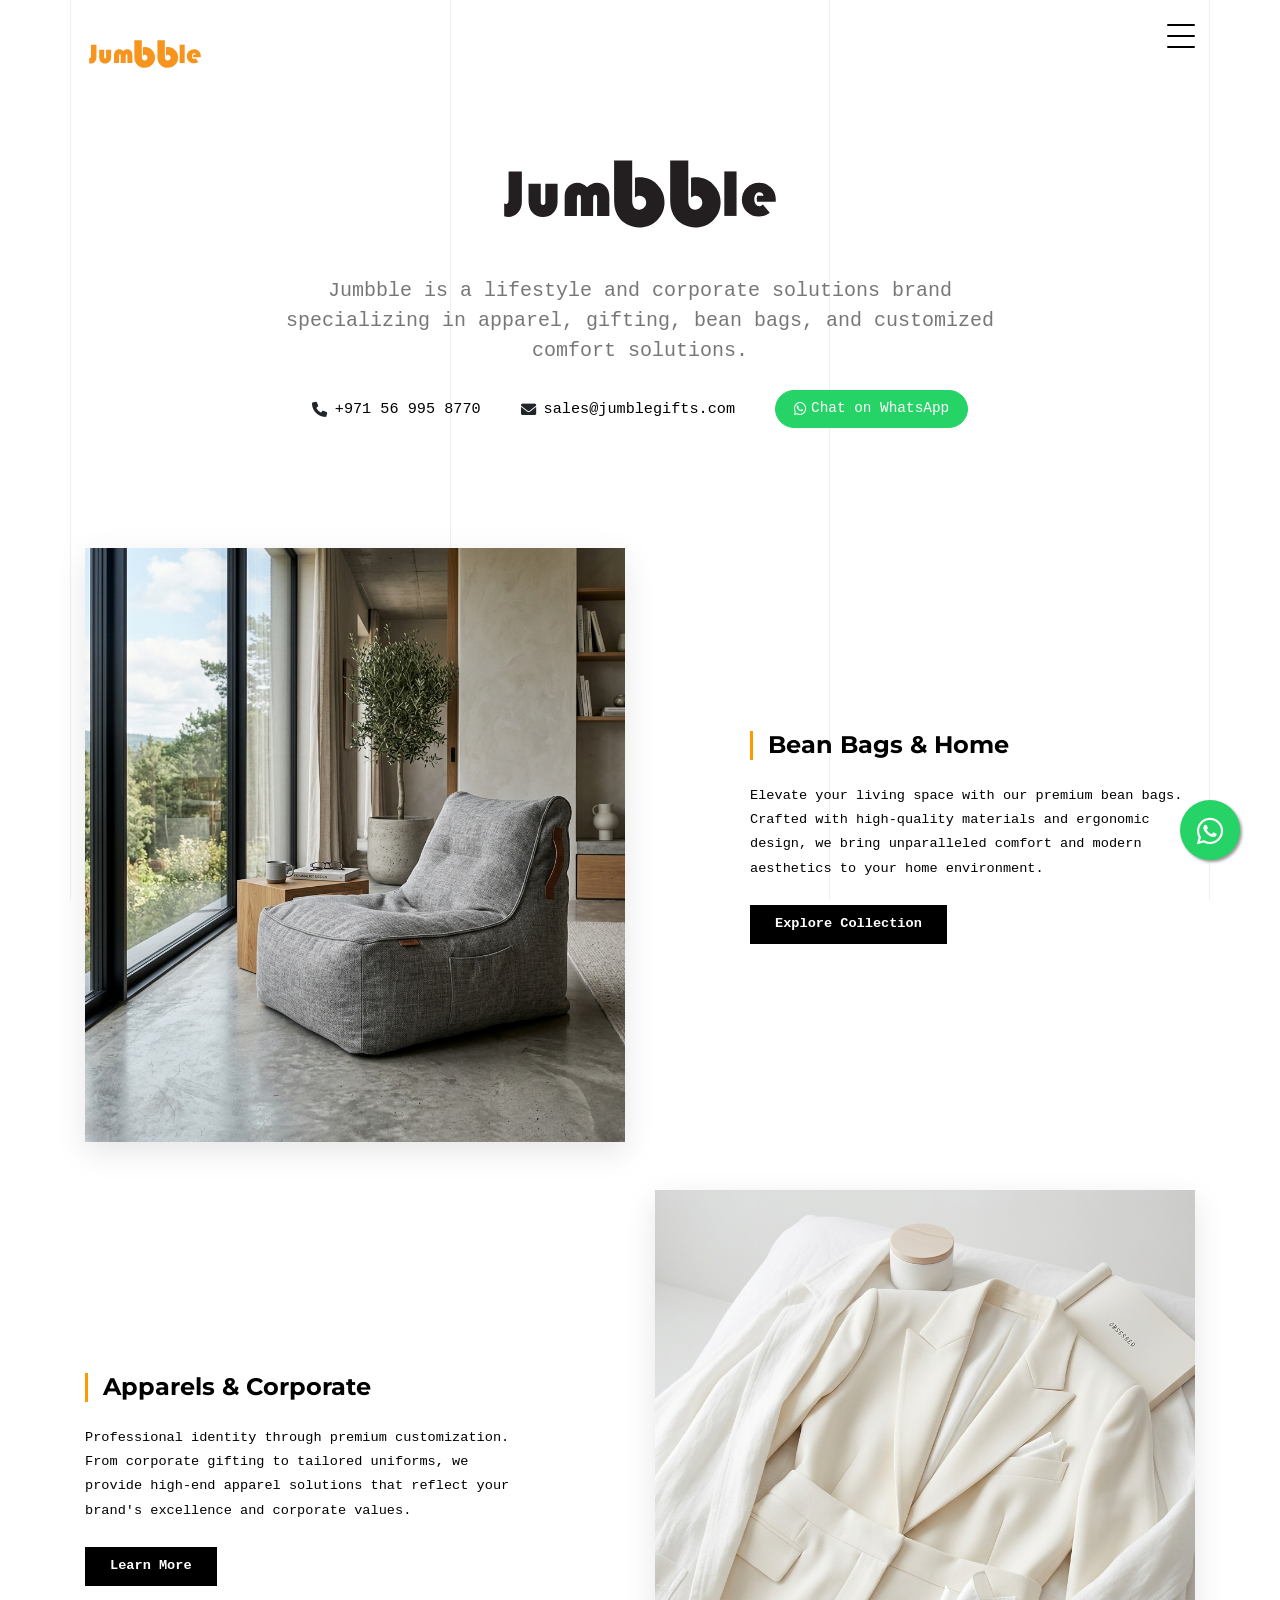
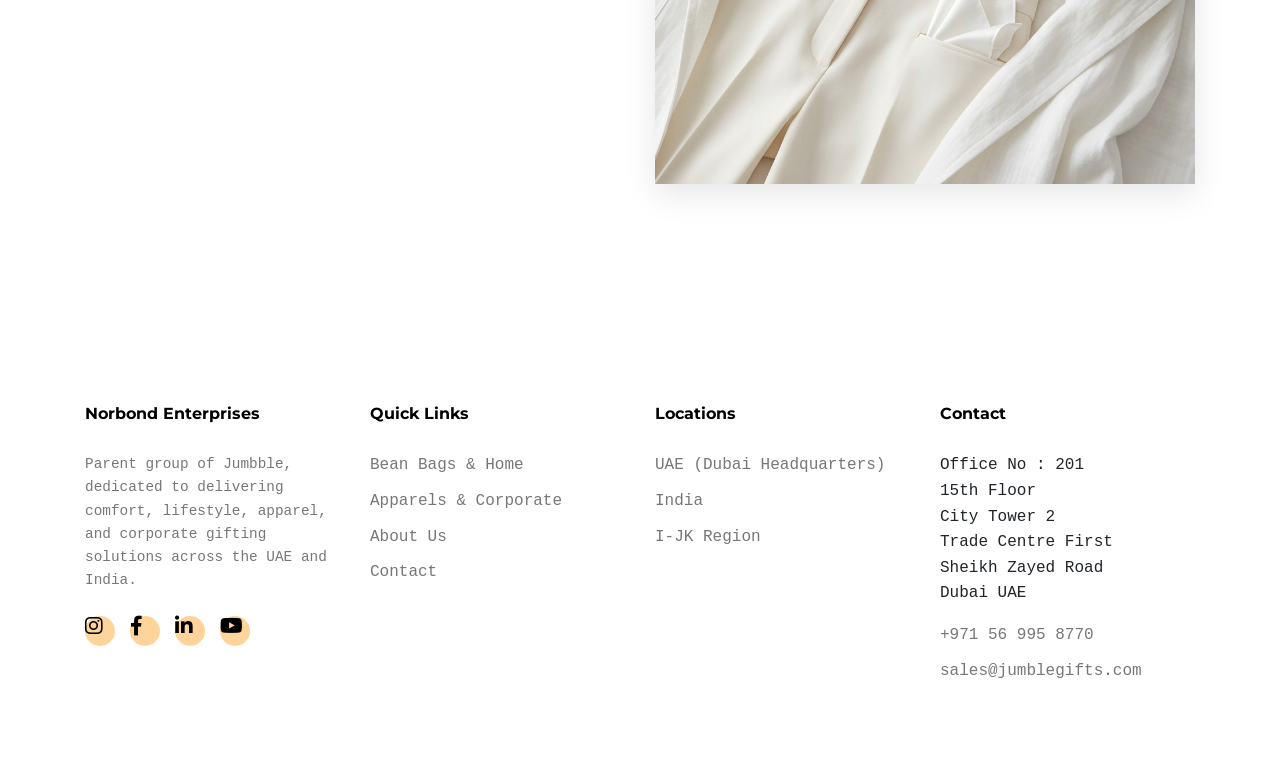
==== commit cfddecaa: "updated" ====
--- a/index.html
+++ b/index.html
@@ -113,14 +113,14 @@
       <div class="site-navigation">
         <a href="index.html" class="logo m-0">
           <img src="images/jumbble&#32;logo&#32;new.svg" alt="jumbble logo new" class="img-fluid"
-            style="width: 10%; height: auto;">
+            style="width: 120px; max-width: 100%; height: auto;">
         </a>
         <ul class="js-clone-nav d-none d-lg-inline-none site-menu float-right site-nav-wrap">
-          <li><a href="index.html#home-section" class="nav-link active">Home</a></li>
+          <li><a href="index.html" class="nav-link active">Home</a></li>
           <li><a href="beanbags.html" class="nav-link">Bean Bags & Home</a></li>
           <li><a href="apparels.html" class="nav-link">Apparels & Corporate</a></li>
-          <li><a href="index.html#about-section" class="nav-link">About Us</a></li>
-          <li><a href="index.html#contact-section" class="nav-link">Contact Us</a></li>
+          <li><a href="About-us.html" class="nav-link">About Us</a></li>
+          <li><a href="About-us.html#contact-section" class="nav-link">Contact Us</a></li>
         </ul>
 
         <a href="index.html#"
@@ -163,10 +163,41 @@
             </a>
           </div>
 
-          <div class="gsap-reveal-hero mt-4 hero-cta-container">
-            <a href="beanbags.html" class="btn btn-black btn-hero-cta">Explore Bean Bags & Home</a>
-            <a href="apparels.html" class="btn btn-outline-black btn-hero-cta">Explore Apparels & Corporate</a>
+          <!-- Removed hero-cta-container buttons as requested -->
+        </div>
+      </div>
+    </div>
+  </div>
+
+  <div class="untree_co-section pt-5 mt-5 pb-0">
+    <div class="container">
+      <div class="row align-items-center mb-5">
+        <div class="col-lg-6 mb-5 mb-lg-0" data-aos="fade-up" data-aos-delay="0">
+          <img src="images/bean_bag_home.png" alt="Bean Bags & Home" class="img-fluid" style="width: 100%; object-fit: cover; aspect-ratio: 1/1.1; box-shadow: 0 10px 30px rgba(0,0,0,0.1);">
+        </div>
+        <div class="col-lg-5 ml-auto" data-aos="fade-up" data-aos-delay="100">
+          <div class="section-heading mb-4" style="border-left: 3px solid #ff9900; padding-left: 15px;">
+            <h3 class="mb-0 text-black" style="font-weight: 700; font-size: 1.5rem;">Bean Bags & Home</h3>
           </div>
+          <p class="mb-4 text-black" style="font-family: 'PT Mono', monospace; font-size: 0.85rem; line-height: 1.8;">Elevate your living space with our premium bean bags. Crafted with high-quality materials and ergonomic design, we bring unparalleled comfort and modern aesthetics to your home environment.</p>
+          <p><a href="beanbags.html" class="btn btn-black rounded-0 px-4 py-2 btn-mobile-full" style="font-size: 0.85rem; font-weight: bold;">Explore Collection</a></p>
+        </div>
+      </div>
+    </div>
+  </div>
+
+  <div class="untree_co-section pt-0 mb-5">
+    <div class="container">
+      <div class="row align-items-center">
+        <div class="col-lg-5 mr-auto order-2 order-lg-1" data-aos="fade-up" data-aos-delay="0">
+          <div class="section-heading mb-4" style="border-left: 3px solid #ff9900; padding-left: 15px;">
+            <h3 class="mb-0 text-black" style="font-weight: 700; font-size: 1.5rem;">Apparels & Corporate</h3>
+          </div>
+          <p class="mb-4 text-black" style="font-family: 'PT Mono', monospace; font-size: 0.85rem; line-height: 1.8;">Professional identity through premium customization. From corporate gifting to tailored uniforms, we provide high-end apparel solutions that reflect your brand's excellence and corporate values.</p>
+          <p><a href="apparels.html" class="btn btn-black rounded-0 px-4 py-2 btn-mobile-full" style="font-size: 0.85rem; font-weight: bold;">Learn More</a></p>
+        </div>
+        <div class="col-lg-6 order-1 order-lg-2 mb-5 mb-lg-0" data-aos="fade-up" data-aos-delay="100">
+          <img src="images/img_1_square.png" alt="Apparels & Corporate" class="img-fluid" style="width: 100%; object-fit: cover; aspect-ratio: 1/1.1; box-shadow: 0 10px 30px rgba(0,0,0,0.1);">
         </div>
       </div>
     </div>
--- a/css/style.css
+++ b/css/style.css
@@ -2337,7 +2337,7 @@
 }
 
 .site-footer {
-  padding: 60px 0 0 0;
+  padding: 60px 0;
 }
 
 .site-footer a {
@@ -2581,4 +2581,14 @@
     font-size: 0.95rem;
     min-height: 42px;
   }
-}+}
+@media (max-width: 767.98px) {
+  .btn-mobile-full {
+    width: 100% !important;
+    display: block !important;
+    text-align: center;
+    margin-right: 0 !important;
+    margin-left: 0 !important;
+    margin-bottom: 10px !important;
+  }
+}
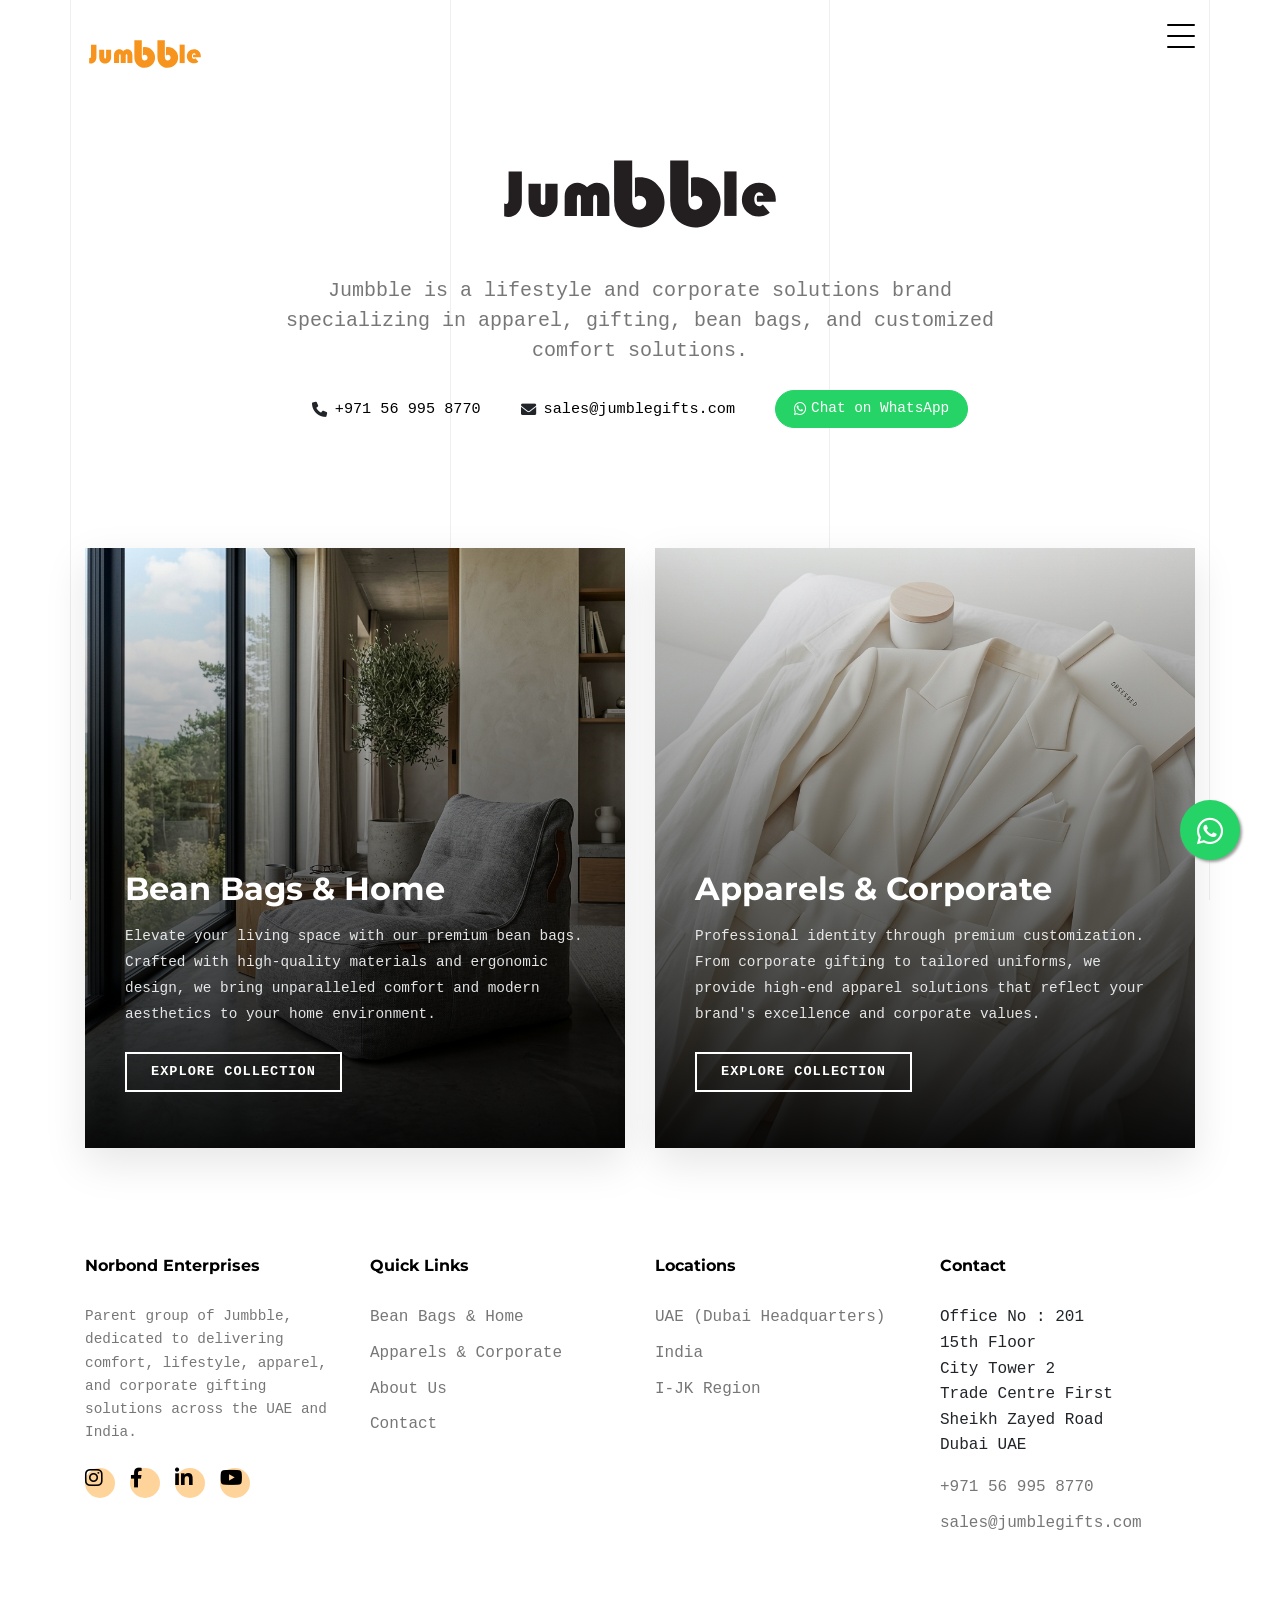
==== commit 57e154b9: "updated" ====
--- a/index.html
+++ b/index.html
@@ -117,10 +117,16 @@
         </a>
         <ul class="js-clone-nav d-none d-lg-inline-none site-menu float-right site-nav-wrap">
           <li><a href="index.html" class="nav-link active">Home</a></li>
-          <li><a href="beanbags.html" class="nav-link">Bean Bags & Home</a></li>
+          <li><a href="beanbags.html" class="nav-link">Bean Bags</a></li>
           <li><a href="apparels.html" class="nav-link">Apparels & Corporate</a></li>
-          <li><a href="About-us.html" class="nav-link">About Us</a></li>
-          <li><a href="About-us.html#contact-section" class="nav-link">Contact Us</a></li>
+          <li class="d-none d-lg-block w-100" style="height: 15px;"></li>
+          <li><a href="tel:+971569958770" class="nav-link" style="text-transform: none;"><i class="fas fa-phone mr-1"
+                style="color: #ff9900;"></i> +971 56 995 8770</a></li>
+          <li><a href="mailto:sales@jumblegifts.com" class="nav-link" style="text-transform: lowercase;"><i
+                class="fas fa-envelope mr-1" style="color: #6c757d;"></i> sales@jumblegifts.com</a></li>
+          <li><a href="https://api.whatsapp.com/send?phone=971569958770" target="_blank" class="nav-link"
+              style="text-transform: none;"><i class="fab fa-whatsapp mr-1" style="color: #25D366;"></i> WhatsApp</a>
+          </li>
         </ul>
 
         <a href="index.html#"
@@ -158,7 +164,8 @@
               <i class="fas fa-envelope mr-2"></i>
               <a href="mailto:sales@jumblegifts.com" class="text-black">sales@jumblegifts.com</a>
             </span>
-            <a href="https://api.whatsapp.com/send?phone=971569958770" target="_blank" class="btn btn-sm text-white btn-whatsapp-pill">
+            <a href="https://api.whatsapp.com/send?phone=971569958770" target="_blank"
+              class="btn btn-sm text-white btn-whatsapp-pill">
               <i class="fab fa-whatsapp mr-1"></i> Chat on WhatsApp
             </a>
           </div>
@@ -169,35 +176,54 @@
     </div>
   </div>
 
-  <div class="untree_co-section pt-5 mt-5 pb-0">
+  <style>
+    .vertical-slit-card:hover img {
+      transform: scale(1.05);
+    }
+  </style>
+
+  <div class="untree_co-section pt-5 mt-5 pb-5">
     <div class="container">
-      <div class="row align-items-center mb-5">
-        <div class="col-lg-6 mb-5 mb-lg-0" data-aos="fade-up" data-aos-delay="0">
-          <img src="images/bean_bag_home.png" alt="Bean Bags & Home" class="img-fluid" style="width: 100%; object-fit: cover; aspect-ratio: 1/1.1; box-shadow: 0 10px 30px rgba(0,0,0,0.1);">
+      <div class="row align-items-stretch">
+        <!-- Vertical Slit 1: Bean Bags & Home -->
+        <div class="col-md-6 mb-5 mb-md-0" data-aos="fade-up" data-aos-delay="0">
+          <div class="vertical-slit-card position-relative overflow-hidden h-100"
+            style="border-radius: 0; box-shadow: 0 15px 40px rgba(0,0,0,0.1); min-height: 600px;">
+            <img src="images/bean_bag_home.png" alt="Bean Bags & Home" class="img-fluid w-100 h-100 position-absolute"
+              style="object-fit: cover; top: 0; left: 0; transition: transform 0.5s ease;">
+            <div class="slit-content position-absolute w-100 h-100 d-flex flex-column justify-content-end"
+              style="top: 0; left: 0; padding: 40px; background: linear-gradient(to top, rgba(0,0,0,0.95) 0%, rgba(0,0,0,0.5) 50%, rgba(0,0,0,0) 100%); color: white;">
+              <h3 class="mb-3 text-white" style="font-weight: 700; font-size: 2rem;">Bean Bags & Home</h3>
+              <p class="mb-4 text-light"
+                style="font-family: 'PT Mono', monospace; font-size: 0.9rem; line-height: 1.8; opacity: 0.9;">Elevate
+                your living space with our premium bean bags. Crafted with high-quality materials and ergonomic design,
+                we bring unparalleled comfort and modern aesthetics to your home environment.</p>
+              <p><a href="beanbags.html" class="btn btn-outline-white rounded-0 px-4 py-2"
+                  style="font-size: 0.85rem; font-weight: bold; border: 2px solid white; color: white; text-transform: uppercase; letter-spacing: 1px;">Explore
+                  Collection</a></p>
+            </div>
+          </div>
         </div>
-        <div class="col-lg-5 ml-auto" data-aos="fade-up" data-aos-delay="100">
-          <div class="section-heading mb-4" style="border-left: 3px solid #ff9900; padding-left: 15px;">
-            <h3 class="mb-0 text-black" style="font-weight: 700; font-size: 1.5rem;">Bean Bags & Home</h3>
+
+        <!-- Vertical Slit 2: Apparels & Corporate -->
+        <div class="col-md-6" data-aos="fade-up" data-aos-delay="100">
+          <div class="vertical-slit-card position-relative overflow-hidden h-100"
+            style="border-radius: 0; box-shadow: 0 15px 40px rgba(0,0,0,0.1); min-height: 600px;">
+            <img src="images/img_1_square.png" alt="Apparels & Corporate"
+              class="img-fluid w-100 h-100 position-absolute"
+              style="object-fit: cover; top: 0; left: 0; transition: transform 0.5s ease;">
+            <div class="slit-content position-absolute w-100 h-100 d-flex flex-column justify-content-end"
+              style="top: 0; left: 0; padding: 40px; background: linear-gradient(to top, rgba(0,0,0,0.95) 0%, rgba(0,0,0,0.5) 50%, rgba(0,0,0,0) 100%); color: white;">
+              <h3 class="mb-3 text-white" style="font-weight: 700; font-size: 2rem;">Apparels & Corporate</h3>
+              <p class="mb-4 text-light"
+                style="font-family: 'PT Mono', monospace; font-size: 0.9rem; line-height: 1.8; opacity: 0.9;">
+                Professional identity through premium customization. From corporate gifting to tailored uniforms, we
+                provide high-end apparel solutions that reflect your brand's excellence and corporate values.</p>
+              <p><a href="apparels.html" class="btn btn-outline-white rounded-0 px-4 py-2"
+                  style="font-size: 0.85rem; font-weight: bold; border: 2px solid white; color: white; text-transform: uppercase; letter-spacing: 1px;">Explore
+                  Collection</a></p>
+            </div>
           </div>
-          <p class="mb-4 text-black" style="font-family: 'PT Mono', monospace; font-size: 0.85rem; line-height: 1.8;">Elevate your living space with our premium bean bags. Crafted with high-quality materials and ergonomic design, we bring unparalleled comfort and modern aesthetics to your home environment.</p>
-          <p><a href="beanbags.html" class="btn btn-black rounded-0 px-4 py-2 btn-mobile-full" style="font-size: 0.85rem; font-weight: bold;">Explore Collection</a></p>
-        </div>
-      </div>
-    </div>
-  </div>
-
-  <div class="untree_co-section pt-0 mb-5">
-    <div class="container">
-      <div class="row align-items-center">
-        <div class="col-lg-5 mr-auto order-2 order-lg-1" data-aos="fade-up" data-aos-delay="0">
-          <div class="section-heading mb-4" style="border-left: 3px solid #ff9900; padding-left: 15px;">
-            <h3 class="mb-0 text-black" style="font-weight: 700; font-size: 1.5rem;">Apparels & Corporate</h3>
-          </div>
-          <p class="mb-4 text-black" style="font-family: 'PT Mono', monospace; font-size: 0.85rem; line-height: 1.8;">Professional identity through premium customization. From corporate gifting to tailored uniforms, we provide high-end apparel solutions that reflect your brand's excellence and corporate values.</p>
-          <p><a href="apparels.html" class="btn btn-black rounded-0 px-4 py-2 btn-mobile-full" style="font-size: 0.85rem; font-weight: bold;">Learn More</a></p>
-        </div>
-        <div class="col-lg-6 order-1 order-lg-2 mb-5 mb-lg-0" data-aos="fade-up" data-aos-delay="100">
-          <img src="images/img_1_square.png" alt="Apparels & Corporate" class="img-fluid" style="width: 100%; object-fit: cover; aspect-ratio: 1/1.1; box-shadow: 0 10px 30px rgba(0,0,0,0.1);">
         </div>
       </div>
     </div>
